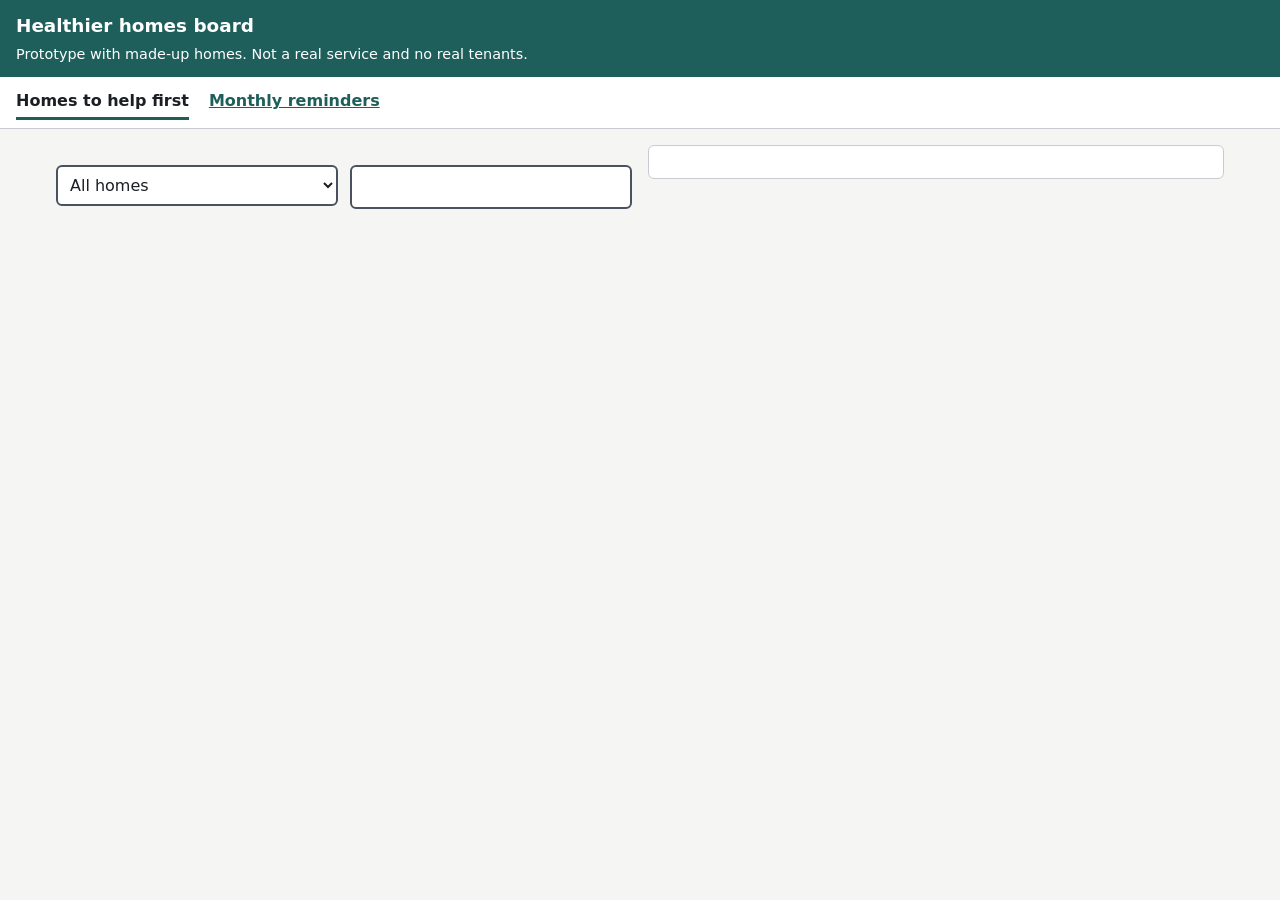
==== src/index.html @ 05ddc873 "Merge pull request #19 from Mercator-Innovation/connor-archibald/work Monthly check-in reminders" ====
<!doctype html>
<html lang="en-GB">
<head>
  <meta charset="utf-8">
  <meta name="viewport" content="width=device-width, initial-scale=1">
  <title>Healthier homes board (prototype)</title>
  <link rel="stylesheet" href="styles.css">
  <link rel="stylesheet" href="reminders.css">
</head>
<body>
  <a class="skip-link" href="#main">Skip to the list of homes</a>

  <header class="site-header">
    <p class="service-name" id="service-name"></p>
    <p class="banner" id="banner"></p>
  </header>

  <nav class="page-nav" aria-label="Pages">
    <a href="index.html" aria-current="page">Homes to help first</a>
    <a href="reminders.html">Monthly reminders</a>
  </nav>

  <main id="main" class="layout">
    <section class="list-panel" aria-labelledby="list-heading">
      <h1 id="list-heading"></h1>
      <p id="list-intro" class="intro"></p>

      <div class="filters">
        <div class="field">
          <label for="filter-level" id="filter-level-label"></label>
          <select id="filter-level">
            <option value="all">All homes</option>
            <option value="high">High</option>
            <option value="medium">Medium</option>
            <option value="low">Low</option>
            <option value="none">No signs</option>
            <option value="awaab">Awaab's Law clock running</option>
            <option value="dismissed">Dismissed</option>
          </select>
        </div>
        <div class="field">
          <label for="filter-search" id="filter-search-label"></label>
          <input type="search" id="filter-search" autocomplete="off">
        </div>
      </div>

      <p id="summary" class="summary" aria-live="polite"></p>
      <ul id="home-list" class="home-list"></ul>
    </section>

    <section class="detail-panel" id="detail" aria-label="Selected home">
    </section>
  </main>

  <script src="data/homes.js"></script>
  <script src="data/awaab-cases.js"></script>
  <script src="data/bank-holidays.js"></script>
  <script src="clock.js"></script>
  <script src="content.js"></script>
  <script src="app.js"></script>
</body>
</html>
---- src/styles.css ----
/* The look. Change colours and fonts here. */
:root {
  --font: system-ui, -apple-system, "Segoe UI", Roboto, Arial, sans-serif;
  --text: #1b1f24;
  --text-muted: #4a5260;
  --background: #f5f6f4;
  --surface: #ffffff;
  --border: #c8ccd2;
  --brand: #1f5f5b;
  --brand-text: #ffffff;
  --focus: #ffbf47;
  --high: #a4161a;
  --high-bg: #fbe9e9;
  --medium: #8a4b00;
  --medium-bg: #fff3dc;
  --low: #1d4f91;
  --low-bg: #e8f0fb;
  --none: #4a5260;
  --none-bg: #eef0f2;
  --good: #1e6b33;
  --good-bg: #e6f4ea;
  --radius: 6px;
}

* { box-sizing: border-box; }

body {
  margin: 0;
  font-family: var(--font);
  font-size: 1rem;
  line-height: 1.5;
  color: var(--text);
  background: var(--background);
}

h1, h2, h3 { line-height: 1.25; margin: 0 0 0.5rem; }
h1 { font-size: 1.6rem; }
h2 { font-size: 1.3rem; }
h3 { font-size: 1.05rem; margin-top: 1.25rem; }

:focus-visible {
  outline: 3px solid var(--focus);
  outline-offset: 2px;
  box-shadow: 0 0 0 5px var(--text);
}

.skip-link {
  position: absolute;
  left: -9999px;
}
.skip-link:focus {
  left: 1rem;
  top: 1rem;
  background: var(--focus);
  color: var(--text);
  padding: 0.5rem 1rem;
  z-index: 10;
}

.site-header {
  background: var(--brand);
  color: var(--brand-text);
  padding: 0.75rem 1rem;
}
.service-name { margin: 0; font-weight: 700; font-size: 1.15rem; }
.banner { margin: 0.25rem 0 0; font-size: 0.9rem; }

.layout {
  display: grid;
  gap: 1rem;
  padding: 1rem;
  max-width: 1200px;
  margin: 0 auto;
}
/* Stop long content (like a wide dropdown) stretching the page on a phone. */
.layout > * { min-width: 0; }
select { max-width: 100%; text-overflow: ellipsis; }

@media (min-width: 900px) {
  .layout { grid-template-columns: minmax(0, 1fr) minmax(0, 1fr); align-items: start; }
  .detail-panel { position: sticky; top: 1rem; max-height: calc(100vh - 2rem); overflow-y: auto; }
}

.intro { color: var(--text-muted); margin-top: 0; }

.filters {
  display: flex;
  flex-wrap: wrap;
  gap: 0.75rem;
  margin: 1rem 0 0.5rem;
}
.field { display: flex; flex-direction: column; gap: 0.25rem; flex: 1 1 12rem; }
label, legend { font-weight: 600; }

select, input[type="search"], textarea {
  font: inherit;
  padding: 0.5rem;
  border: 2px solid var(--text-muted);
  border-radius: var(--radius);
  background: var(--surface);
  color: var(--text);
  width: 100%;
}

.summary { font-size: 0.95rem; color: var(--text-muted); }

.home-list { list-style: none; margin: 0; padding: 0; display: grid; gap: 0.5rem; }

.home-card {
  display: block;
  width: 100%;
  text-align: left;
  font: inherit;
  color: inherit;
  background: var(--surface);
  border: 1px solid var(--border);
  border-left: 6px solid var(--none);
  border-radius: var(--radius);
  padding: 0.75rem;
  cursor: pointer;
}
.home-card:hover { border-color: var(--text-muted); }
.home-card[aria-current="true"] { box-shadow: 0 0 0 2px var(--brand); }
.home-card.level-high { border-left-color: var(--high); }
.home-card.level-medium { border-left-color: var(--medium); }
.home-card.level-low { border-left-color: var(--low); }
.home-card.is-dismissed { opacity: 0.8; border-left-style: dashed; }

.card-top { display: flex; justify-content: space-between; gap: 0.5rem; flex-wrap: wrap; align-items: baseline; }
.card-address { font-weight: 700; }
.card-ref { color: var(--text-muted); font-size: 0.9rem; }
.card-reasons { margin: 0.35rem 0 0; font-size: 0.95rem; color: var(--text-muted); }

.badge {
  display: inline-block;
  font-weight: 700;
  font-size: 0.9rem;
  padding: 0.1rem 0.5rem;
  border-radius: 999px;
  white-space: nowrap;
}
.badge.level-high { color: var(--high); background: var(--high-bg); }
.badge.level-medium { color: var(--medium); background: var(--medium-bg); }
.badge.level-low { color: var(--low); background: var(--low-bg); }
.badge.level-none { color: var(--none); background: var(--none-bg); }
.badge.status { color: var(--good); background: var(--good-bg); margin-left: 0.25rem; }
.badge.reply { color: var(--medium); background: var(--medium-bg); margin-left: 0.25rem; }

.detail-panel {
  background: var(--surface);
  border: 1px solid var(--border);
  border-radius: var(--radius);
  padding: 1rem;
}
.detail-panel h2:focus { outline: none; }
.detail-panel h2:focus-visible { outline: 3px solid var(--focus); }

.reasons { padding-left: 1.25rem; margin: 0.25rem 0; }
.facts { display: grid; grid-template-columns: max-content 1fr; gap: 0.25rem 1rem; margin: 0; }
.facts dt { font-weight: 600; }
.facts dd { margin: 0; }
.note { color: var(--text-muted); font-size: 0.95rem; }

fieldset { border: 0; padding: 0; margin: 0.5rem 0; }
.radio { display: flex; gap: 0.5rem; align-items: flex-start; margin: 0.35rem 0; font-weight: 400; }
.radio input, .check input { width: 1.25rem; height: 1.25rem; margin-top: 0.15rem; flex: none; }
.radio small { display: block; color: var(--text-muted); }
.check { display: flex; gap: 0.5rem; align-items: flex-start; margin: 0.75rem 0; font-weight: 400; }

.button {
  font: inherit;
  font-weight: 700;
  padding: 0.6rem 1rem;
  border-radius: var(--radius);
  border: 2px solid var(--brand);
  background: var(--brand);
  color: var(--brand-text);
  cursor: pointer;
}
.button.secondary { background: var(--surface); color: var(--brand); }

.error { color: var(--high); font-weight: 600; margin: 0.25rem 0; }
.success {
  background: var(--good-bg);
  color: var(--good);
  border-left: 4px solid var(--good);
  padding: 0.5rem 0.75rem;
  margin: 0.75rem 0;
}

details { margin: 0.75rem 0; }
summary { cursor: pointer; color: var(--brand); font-weight: 600; }
.letter {
  border: 1px dashed var(--text-muted);
  padding: 0.75rem;
  margin-top: 0.5rem;
  background: var(--background);
}
.letter ul { list-style: none; padding: 0; }
.letter li::before { content: "☐ "; }
.letter.reply-received li::before { content: "☑ "; }

.history { padding-left: 1.25rem; }

/* The Awaab's Law clock */
.card-clock { display: block; margin-top: 0.35rem; }
.badge.awaab { color: var(--brand); background: #e3f1ef; white-space: normal; border-radius: var(--radius); }
.badge.awaab.is-late { color: var(--high); background: var(--high-bg); }
.clock {
  border: 2px solid var(--brand);
  border-radius: var(--radius);
  padding: 0.75rem;
  margin: 0.75rem 0;
}
.clock h3 { margin-top: 0; }
.clock-steps { padding-left: 1.25rem; margin: 0.5rem 0; }
.clock-steps li { margin-bottom: 0.5rem; }
.clock-done { color: var(--good); font-weight: 600; }
.clock-due { font-weight: 600; }
.clock-late { color: var(--high); font-weight: 700; }
.delay { border-top: 1px solid var(--border); padding-top: 0.5rem; }
.delay .field { margin-bottom: 0.75rem; }
input[type="date"] {
  font: inherit;
  padding: 0.5rem;
  border: 2px solid var(--text-muted);
  border-radius: var(--radius);
  background: var(--surface);
  color: var(--text);
}
.warning {
  background: var(--high-bg);
  color: var(--high);
  border-left: 4px solid var(--high);
  padding: 0.5rem 0.75rem;
}
.divider { border: 0; border-top: 1px solid var(--border); margin: 1.25rem 0; }

/* The tenant's page */
.tenant-page { max-width: 40rem; margin: 0 auto; padding: 1rem; }
.tenant-page .field { margin: 1.25rem 0; }
.tenant-page fieldset { margin: 1.25rem 0; }
.tenant-page .note { margin: 0; }
input[type="text"] {
  font: inherit;
  padding: 0.5rem;
  border: 2px solid var(--text-muted);
  border-radius: var(--radius);
  background: var(--surface);
  color: var(--text);
}
input.short { max-width: 10rem; }
.error-summary {
  border: 4px solid var(--high);
  padding: 0.75rem 1rem;
  margin: 1rem 0;
  background: var(--surface);
}
.error-summary h2 { color: var(--high); }
.error-summary a { color: var(--high); font-weight: 600; }
.header-link { margin: 0.25rem 0 0; font-size: 0.9rem; }
.header-link a { color: var(--brand-text); }
.tenant-note { margin: 0.25rem 0; }
---- src/reminders.css ----
/* The monthly reminders page, and the page links shared with the board. */
.page-nav {
  display: flex;
  flex-wrap: wrap;
  gap: 0.25rem 1.25rem;
  padding: 0.5rem 1rem;
  background: var(--surface);
  border-bottom: 1px solid var(--border);
}
.page-nav a { color: var(--brand); font-weight: 600; padding: 0.25rem 0; }
.page-nav a[aria-current="page"] { color: var(--text); text-decoration: none; border-bottom: 3px solid var(--brand); }

.reminders { max-width: 960px; margin: 0 auto; padding: 1rem; }
.reminders section { margin-top: 1.5rem; }
.field.narrow { max-width: 20rem; }
.next-send { font-weight: 700; font-size: 1.1rem; }
.counts { padding-left: 1.25rem; }

.table-wrap { overflow-x: auto; margin-top: 0.5rem; }
table { border-collapse: collapse; width: 100%; background: var(--surface); }
th, td { text-align: left; padding: 0.4rem 0.6rem; border-bottom: 1px solid var(--border); vertical-align: top; }
.channel { font-weight: 600; }
.channel-none { color: var(--text-muted); }

.previews { display: grid; gap: 1rem; }
@media (min-width: 760px) { .previews { grid-template-columns: 1fr 1fr; } }
.preview h3 { margin-top: 0; }
.email {
  background: var(--surface);
  border: 1px solid var(--border);
  border-radius: var(--radius);
  padding: 0.75rem 1rem;
}
.email-subject { border-bottom: 1px solid var(--border); padding-bottom: 0.5rem; }
.email-button {
  display: inline-block;
  background: var(--brand);
  color: var(--brand-text);
  font-weight: 700;
  padding: 0.5rem 1rem;
  border-radius: var(--radius);
  text-decoration: none;
}

.visually-hidden {
  position: absolute;
  width: 1px;
  height: 1px;
  overflow: hidden;
  clip: rect(0 0 0 0);
  white-space: nowrap;
}
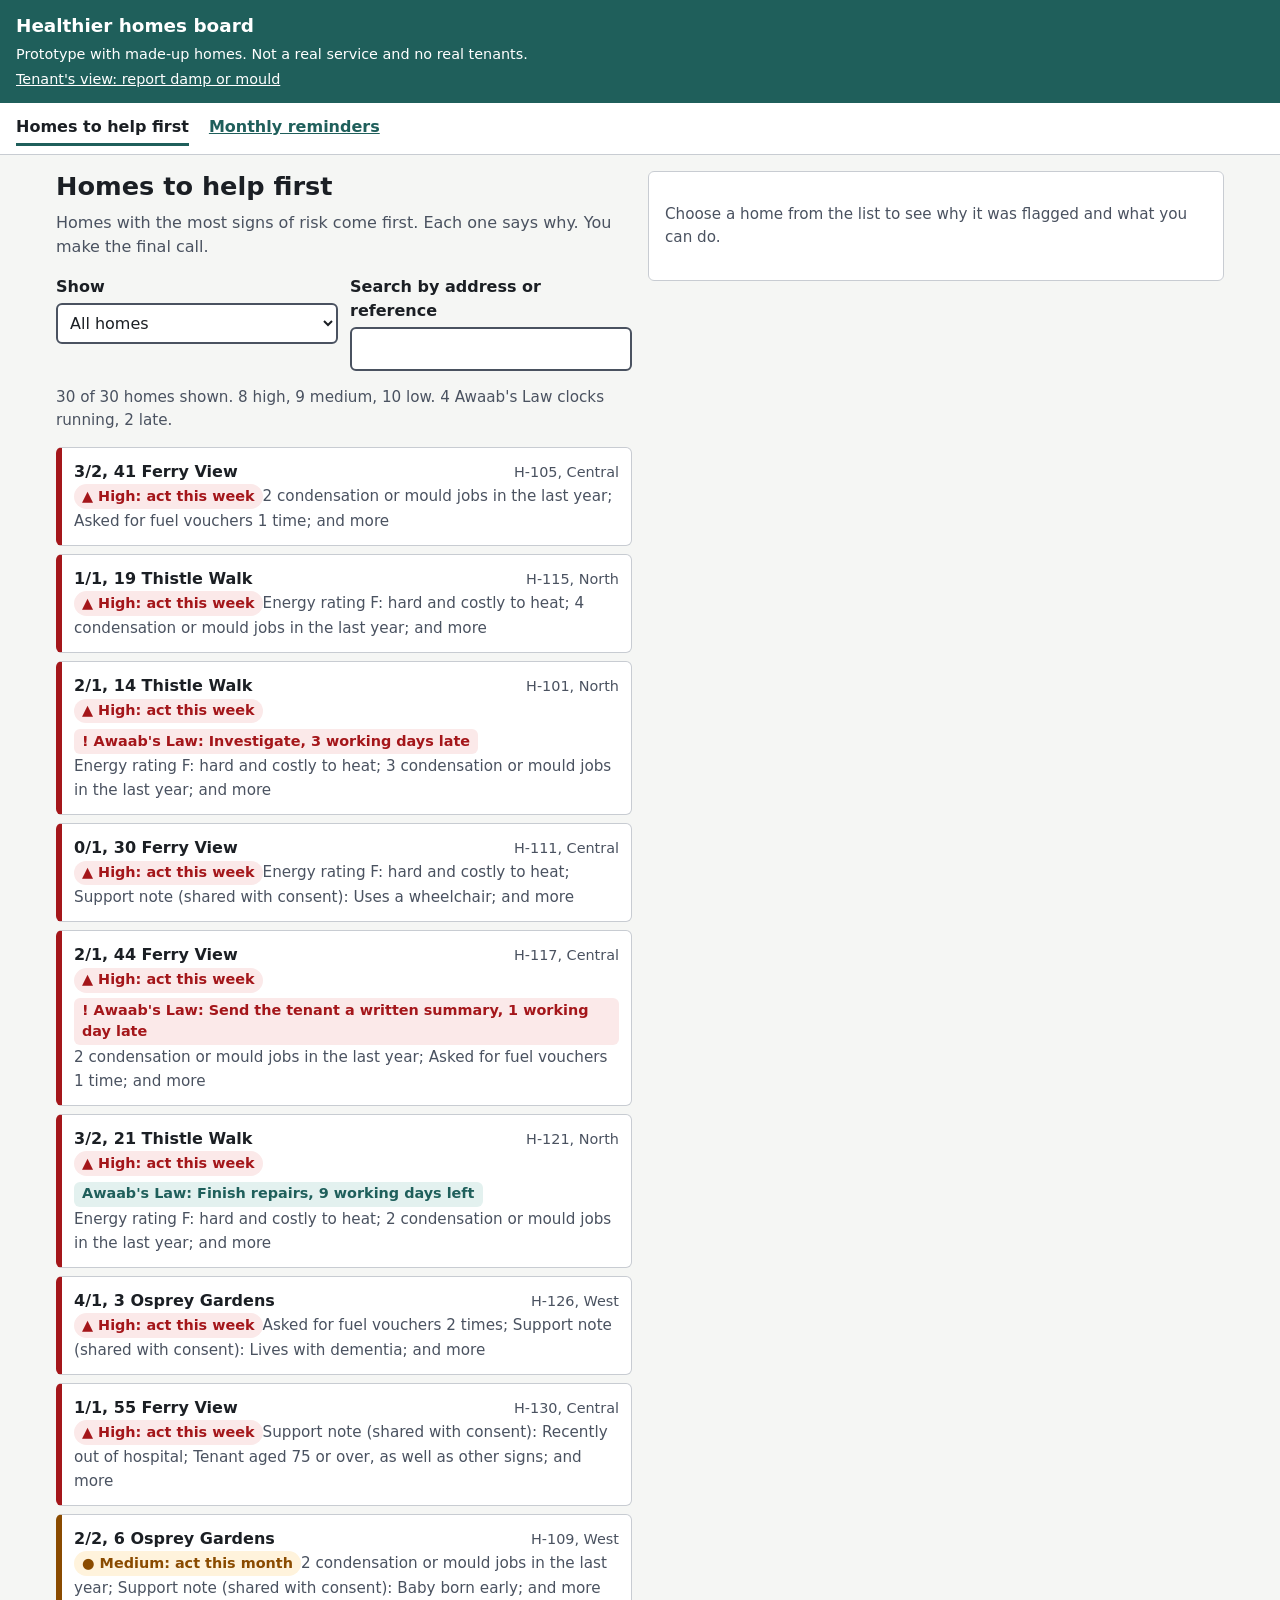
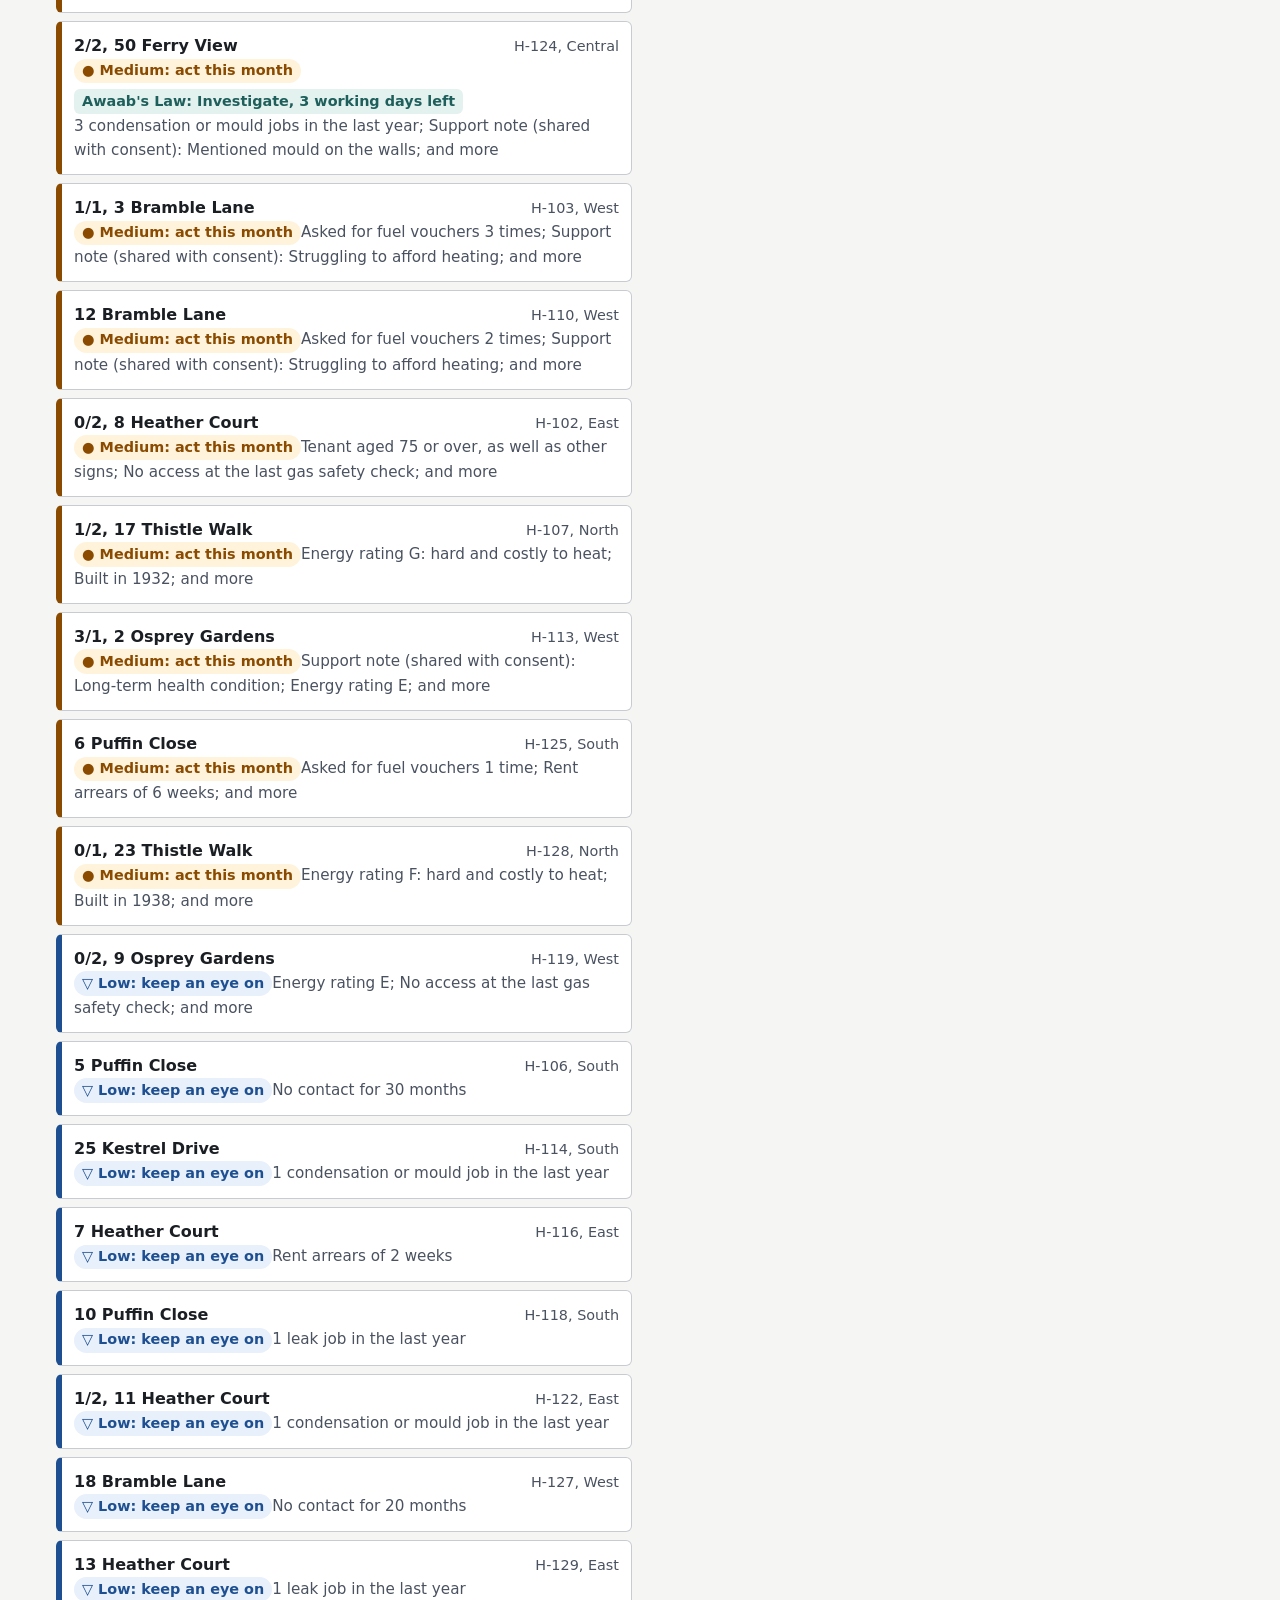
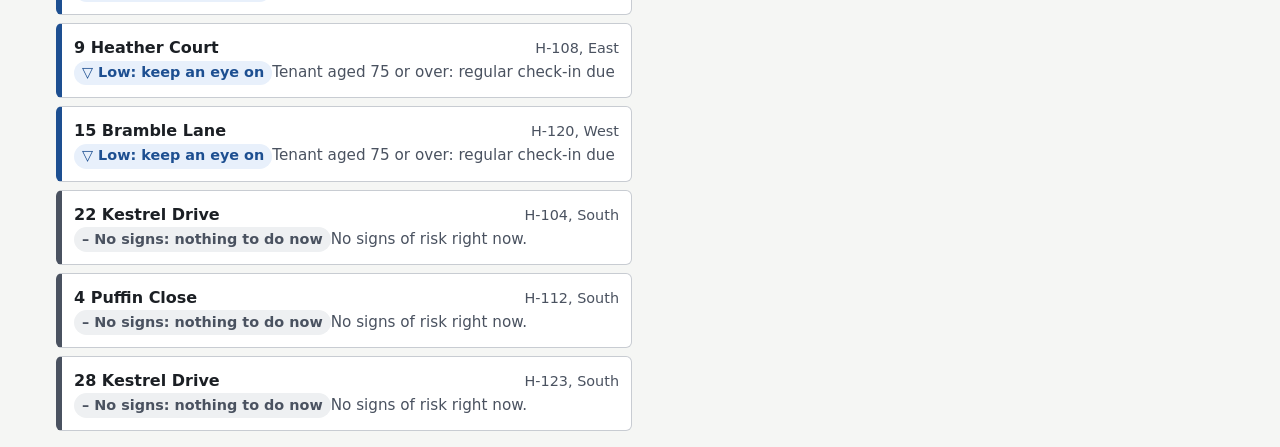
==== commit 16600dfe: "Merge pull request #20 from Mercator-Innovation/glory-eyo/work Tenant page: report damp or mould, fl" ====
--- a/src/index.html
+++ b/src/index.html
@@ -13,6 +13,7 @@
   <header class="site-header">
     <p class="service-name" id="service-name"></p>
     <p class="banner" id="banner"></p>
+    <p class="header-link"><a href="tenant.html" target="_blank" id="tenant-link"></a></p>
   </header>
 
   <nav class="page-nav" aria-label="Pages">
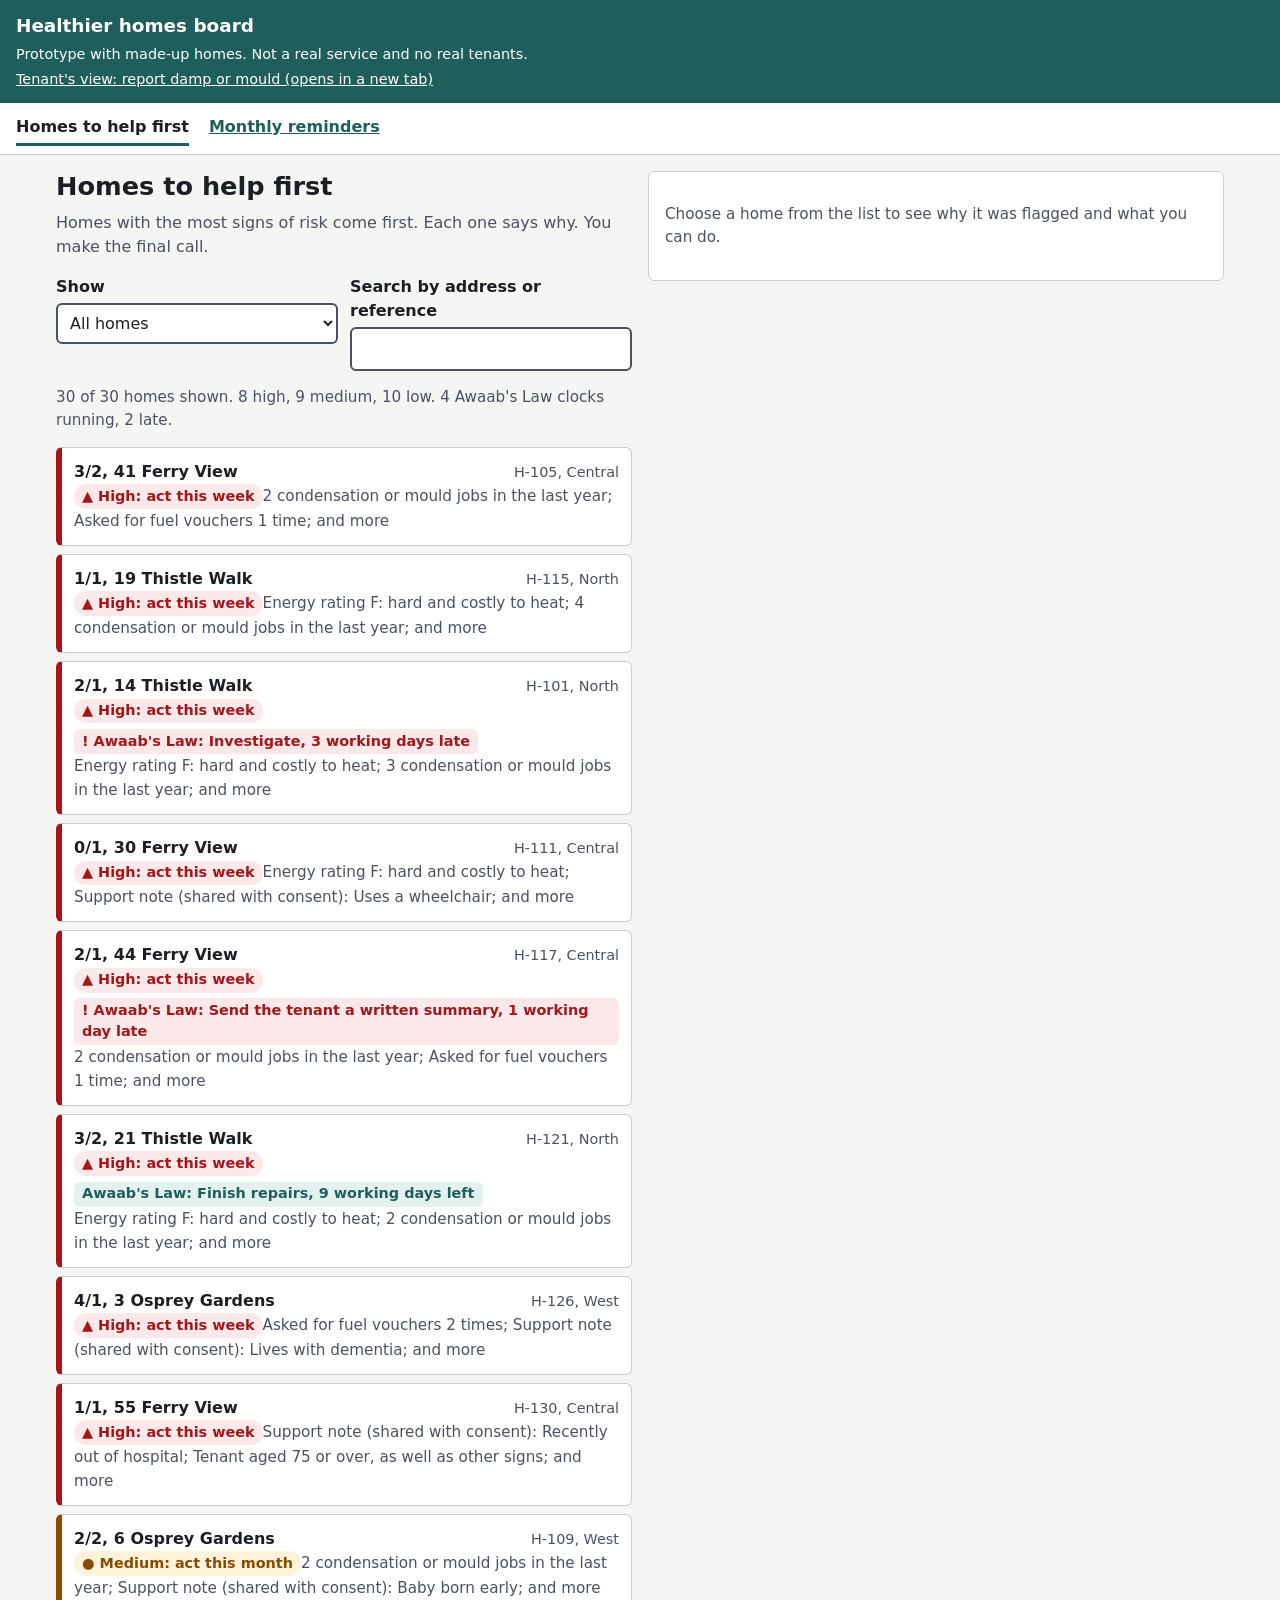
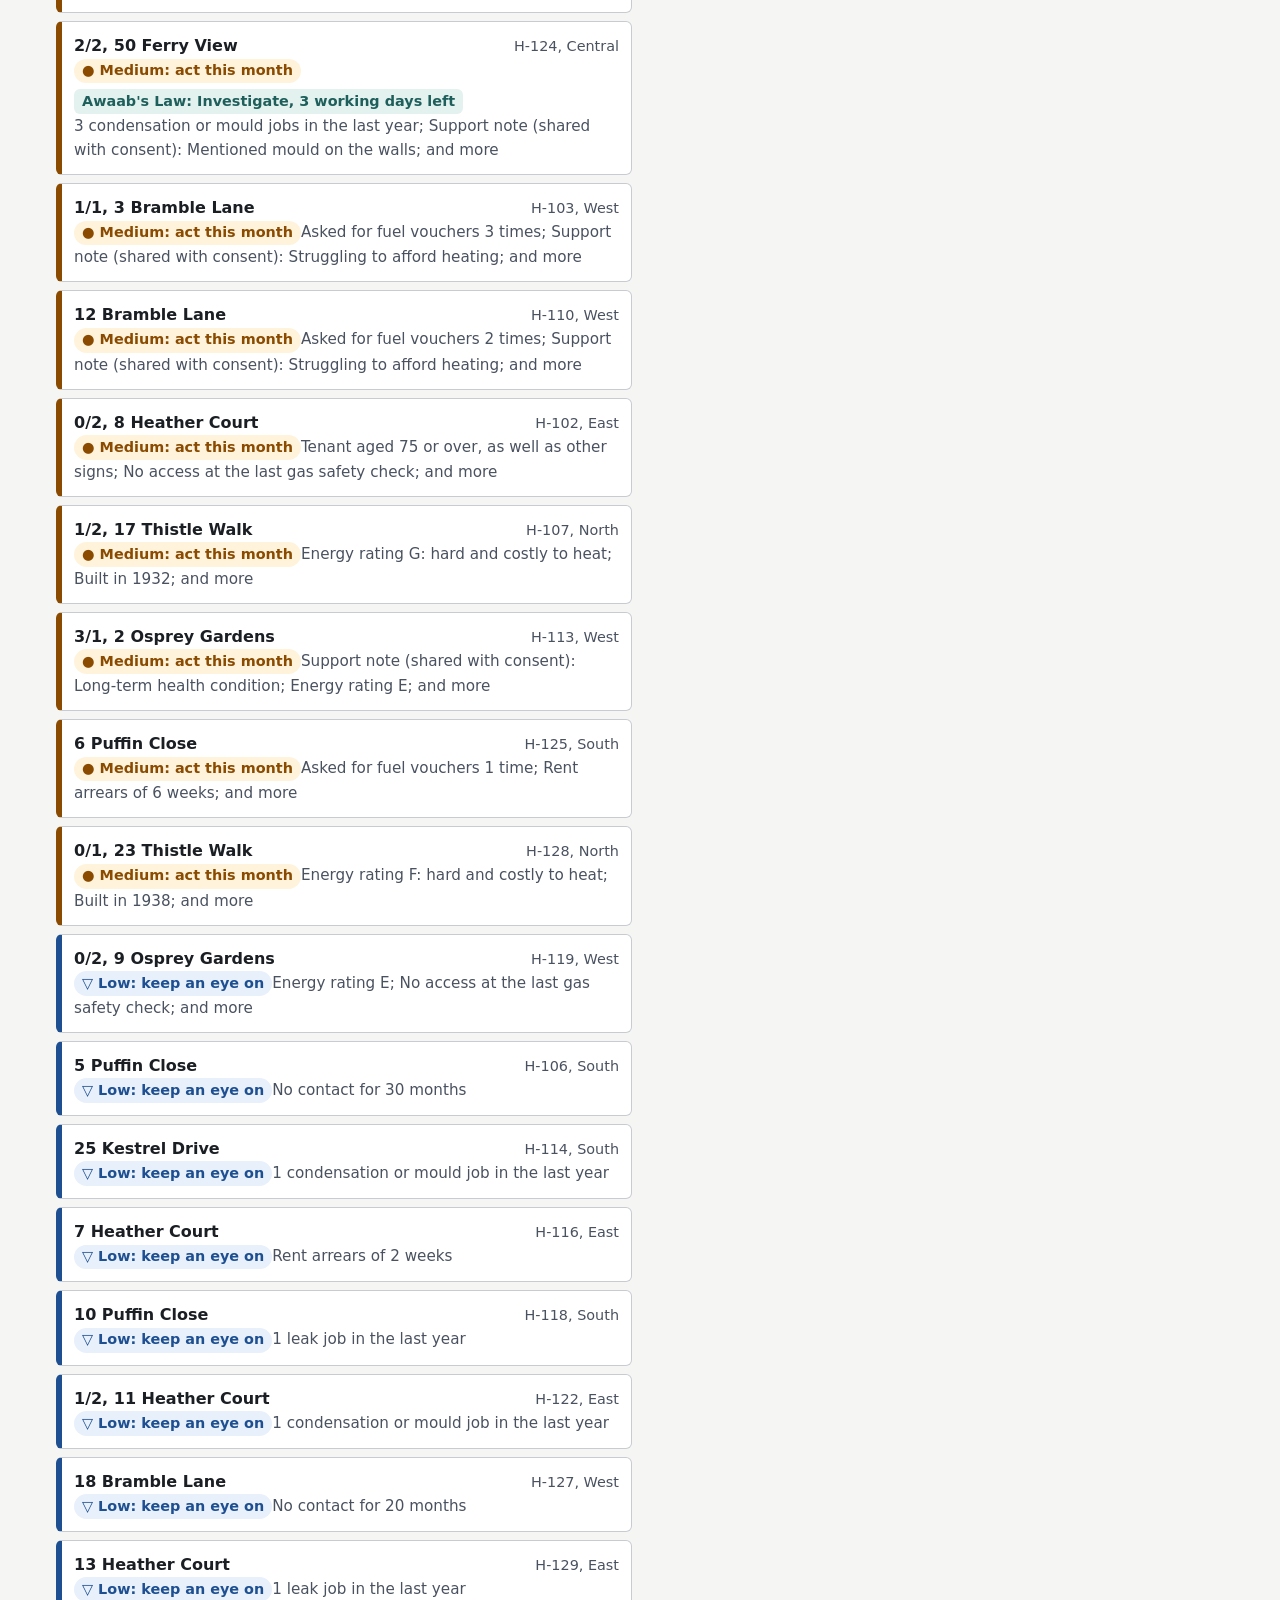
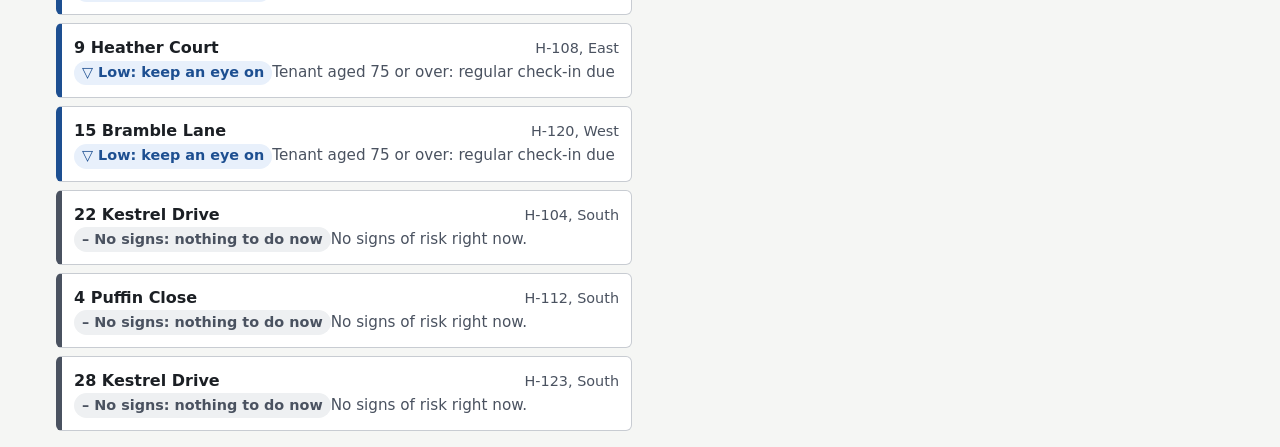
==== commit ab7d31c8: "Screen reader and voice control: shorter card names, back to the list, clearer Book button Home card" ====
--- a/src/index.html
+++ b/src/index.html
@@ -46,7 +46,7 @@
       </div>
 
       <p id="summary" class="summary" aria-live="polite"></p>
-      <ul id="home-list" class="home-list"></ul>
+      <ul id="home-list" class="home-list" tabindex="-1" aria-labelledby="list-heading"></ul>
     </section>
 
     <section class="detail-panel" id="detail" aria-label="Selected home">
--- a/src/styles.css
+++ b/src/styles.css
@@ -197,7 +197,8 @@
   background: var(--background);
 }
 .letter ul { list-style: none; padding: 0; }
-.letter li::before { content: "☐ "; }
+/* The empty box is decoration: the "/ ''" stops screen readers reading out "ballot box". */
+.letter li::before { content: "☐ "; content: "☐ " / ""; }
 .letter.reply-received li::before { content: "☑ "; }
 
 .history { padding-left: 1.25rem; }
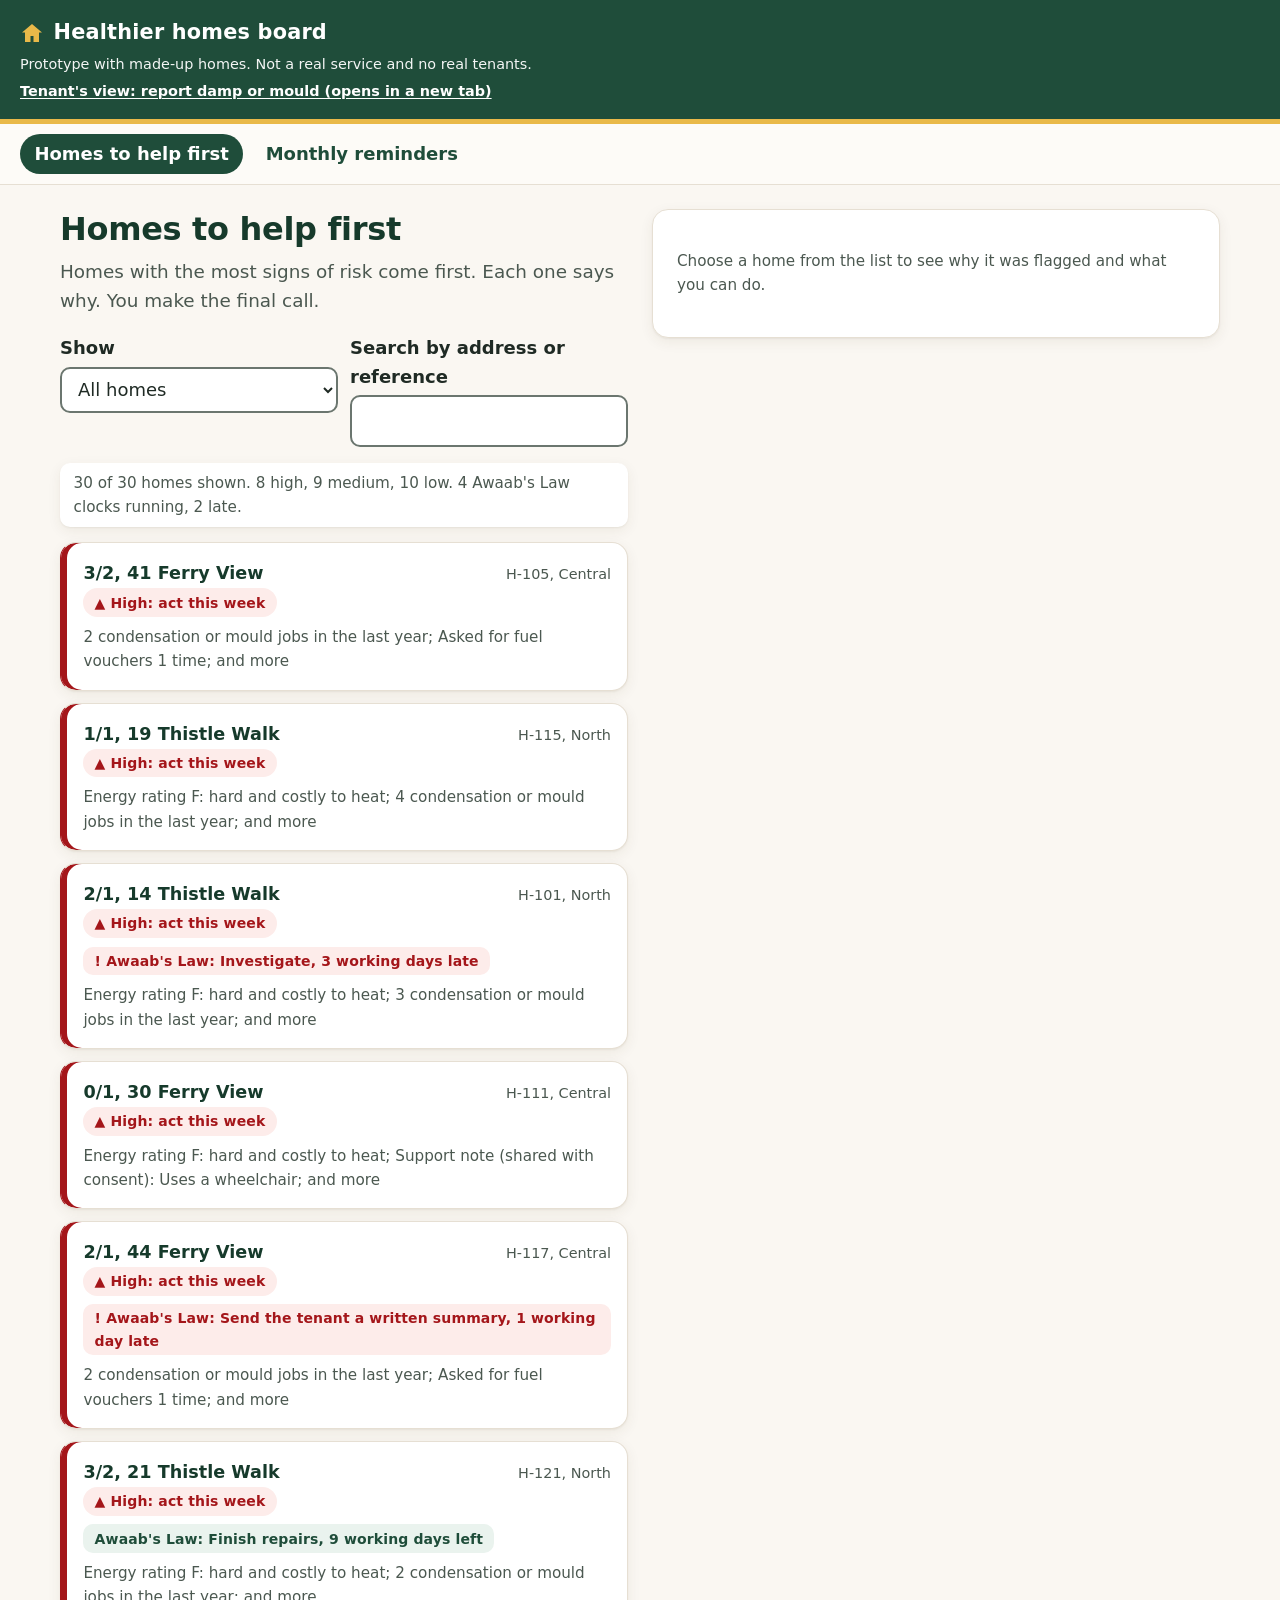
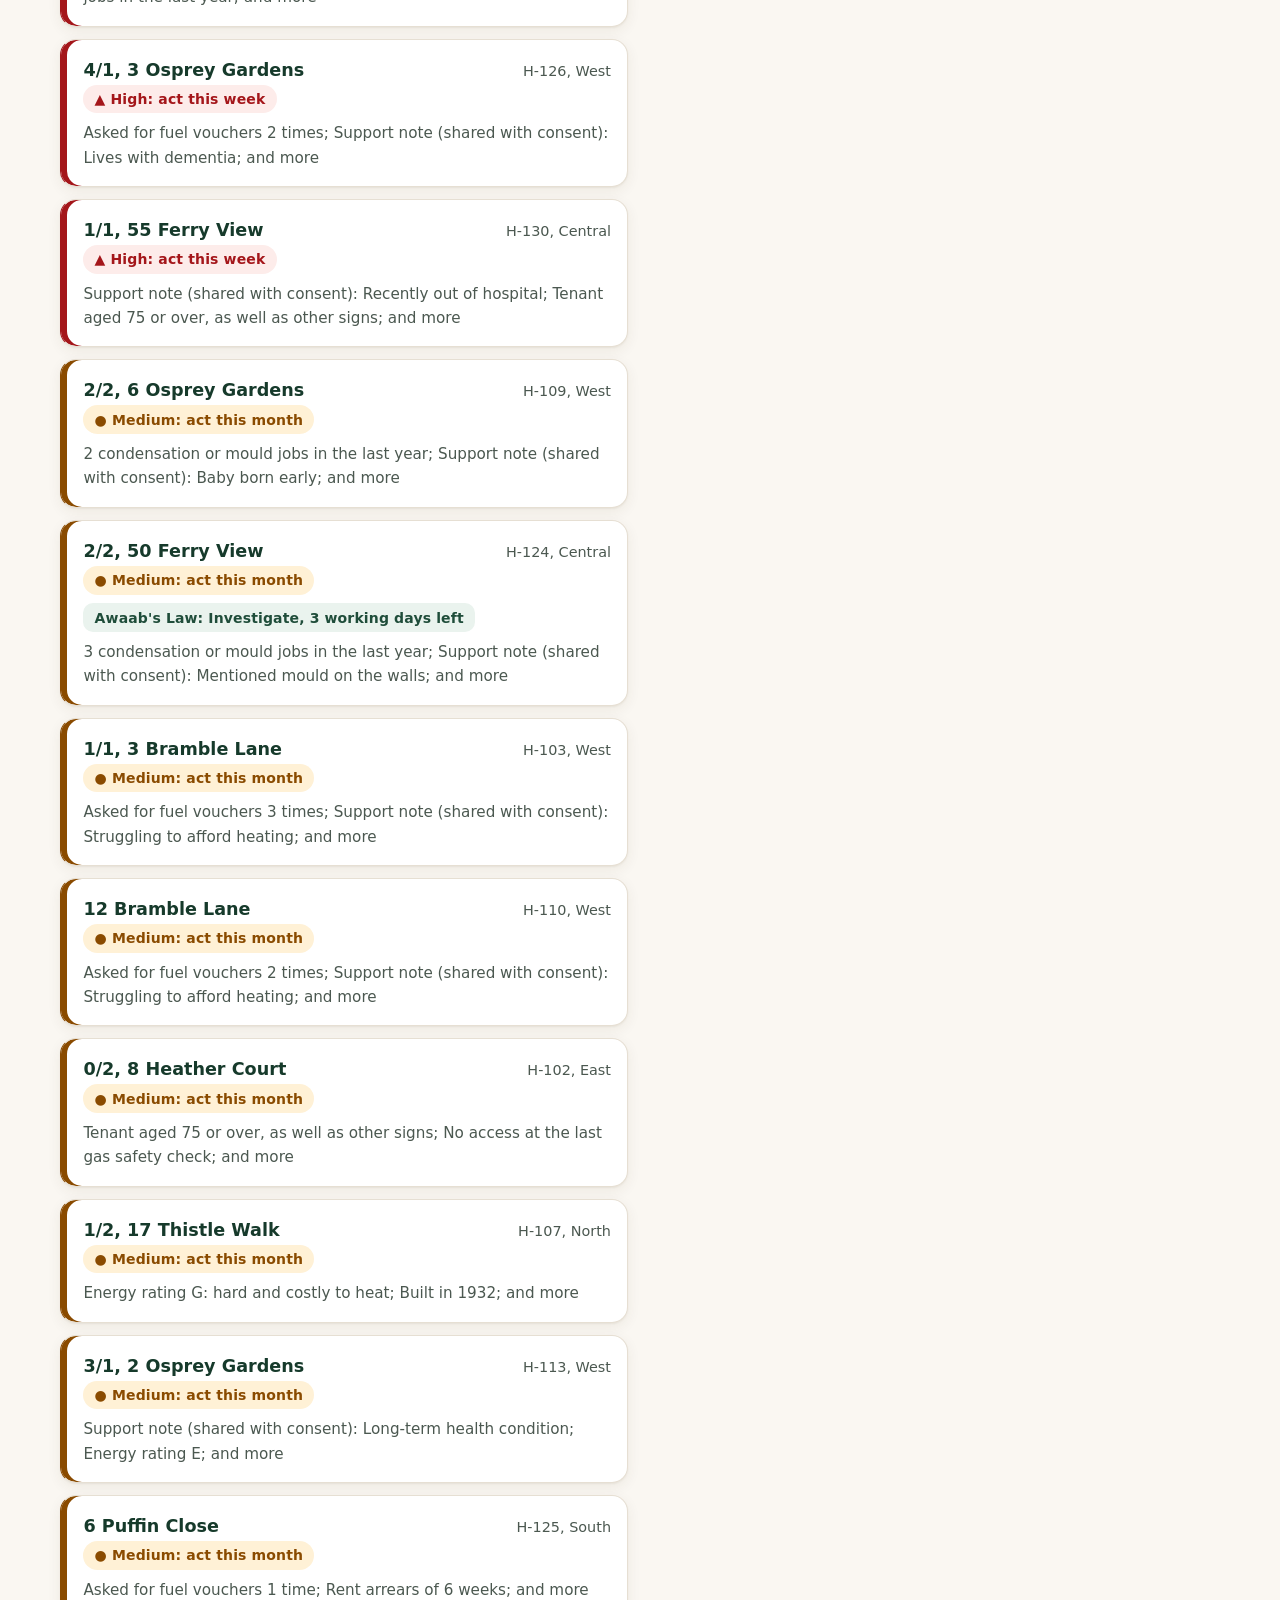
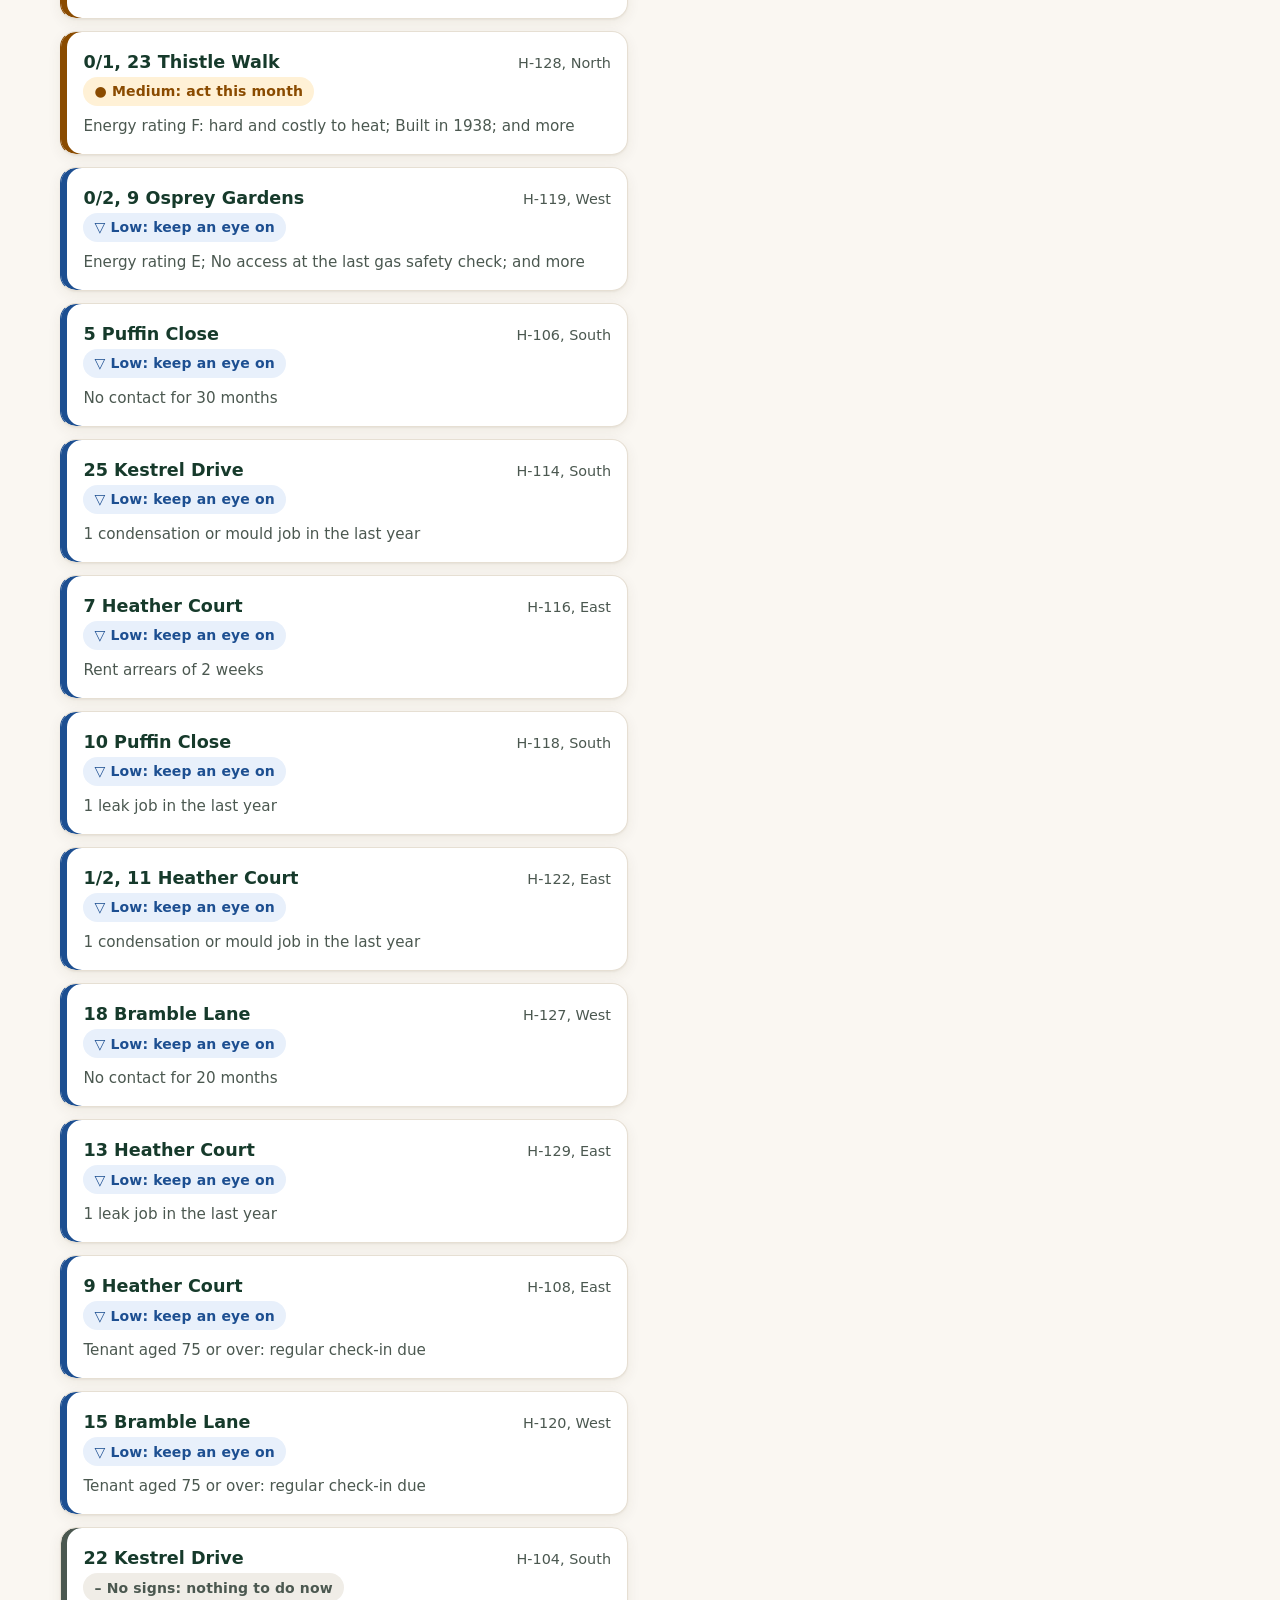
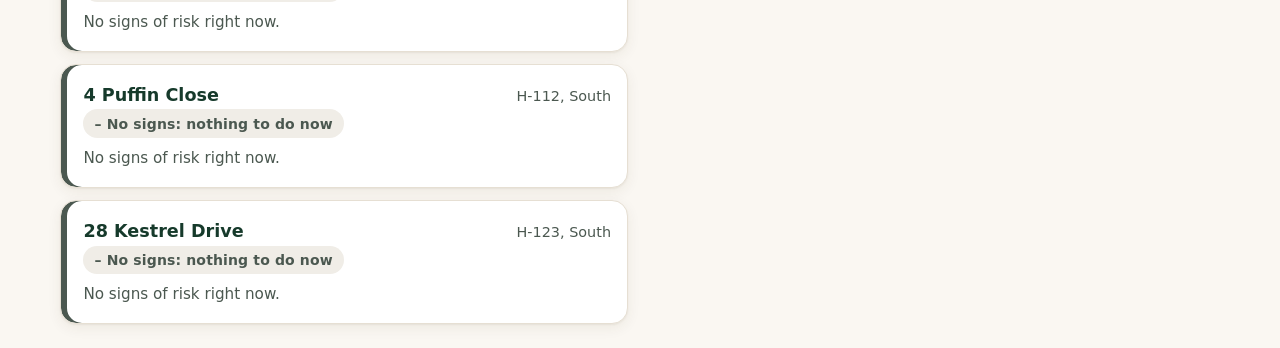
==== commit e18e7adc: "Warm and friendly look across every page (theme.css) Warm cream background, forest green header with" ====
--- a/src/index.html
+++ b/src/index.html
@@ -6,6 +6,7 @@
   <title>Healthier homes board (prototype)</title>
   <link rel="stylesheet" href="styles.css">
   <link rel="stylesheet" href="reminders.css">
+  <link rel="stylesheet" href="theme.css">
 </head>
 <body>
   <a class="skip-link" href="#main">Skip to the list of homes</a>
--- a/src/styles.css
+++ b/src/styles.css
@@ -262,3 +262,9 @@
 .header-link { margin: 0.25rem 0 0; font-size: 0.9rem; }
 .header-link a { color: var(--brand-text); }
 .tenant-note { margin: 0.25rem 0; }
+.tenant-nav { display: flex; flex-wrap: wrap; gap: 0.25rem 1.25rem; margin-bottom: 1rem; }
+.tenant-nav a { color: var(--brand); font-weight: 600; padding: 0.25rem 0; }
+.tenant-nav a[aria-current="page"] { color: var(--text); text-decoration: none; border-bottom: 3px solid var(--brand); }
+.conditional { border-left: 4px solid var(--border); padding-left: 1rem; margin: 0.5rem 0 1rem; }
+.check.consent { background: var(--background); padding: 0.5rem; border-radius: var(--radius); }
+#check-result:focus { outline: none; }
--- a/src/theme.css
+++ b/src/theme.css
@@ -0,0 +1,252 @@
+/* The look and feel: warm and friendly. Loads after styles.css on every page.
+   Change the colours, corners and type here. Every text colour meets at least 4.5:1 contrast
+   on its background; borders on form fields meet at least 3:1. Remove this file's <link> to undo. */
+:root {
+  --font: ui-rounded, "SF Pro Rounded", "Segoe UI", system-ui, -apple-system, Roboto, Arial, sans-serif;
+  --text: #1f2a24;
+  --text-muted: #4b5850;
+  --background: #faf7f2;
+  --surface: #ffffff;
+  --surface-warm: #fdfbf7;
+  --border: #e6dfd3;
+  --control-border: #6b766f;
+  --brand: #1f4d3a;
+  --brand-dark: #163a2b;
+  --brand-tint: #eaf3ee;
+  --brand-text: #ffffff;
+  --accent: #e9b949;
+  --focus: #ffbf47;
+  --high: #a4161a;
+  --high-bg: #fdecea;
+  --medium: #8a4b00;
+  --medium-bg: #fff1d6;
+  --low: #1d4f91;
+  --low-bg: #e8f0fb;
+  --none: #4b5850;
+  --none-bg: #f0ede7;
+  --good: #1e6b33;
+  --good-bg: #e6f4ea;
+  --radius: 16px;
+  --radius-small: 10px;
+  --shadow: 0 1px 2px rgba(70, 50, 20, 0.06), 0 4px 14px rgba(70, 50, 20, 0.07);
+  --shadow-raised: 0 2px 4px rgba(70, 50, 20, 0.08), 0 10px 24px rgba(70, 50, 20, 0.1);
+}
+
+/* ---------- Type ---------- */
+body { font-size: 1.125rem; line-height: 1.6; }
+h1 { font-size: 2rem; letter-spacing: -0.01em; color: var(--brand-dark); }
+h2 { font-size: 1.4rem; color: var(--brand-dark); }
+h3 { font-size: 1.15rem; }
+a { color: var(--brand); text-underline-offset: 0.15em; text-decoration-thickness: 1px; }
+a:hover { text-decoration-thickness: 3px; }
+.intro { font-size: 1.15rem; }
+
+/* ---------- Header and page links ---------- */
+.site-header {
+  padding: 1rem 1.25rem;
+  border-bottom: 5px solid var(--accent);
+}
+.service-name {
+  display: flex;
+  align-items: center;
+  gap: 0.6rem;
+  font-size: 1.3rem;
+  letter-spacing: 0.01em;
+}
+/* A small house, drawn in CSS, so it's decoration only. */
+.service-name::before {
+  content: "";
+  flex: none;
+  width: 1.5rem;
+  height: 1.5rem;
+  background: var(--accent);
+  -webkit-mask: url("data:image/svg+xml,%3Csvg xmlns='http://www.w3.org/2000/svg' viewBox='0 0 24 24'%3E%3Cpath d='M12 3 2 11.5h3V21h5.5v-6h3v6H19v-9.5h3z'/%3E%3C/svg%3E") center / contain no-repeat;
+  mask: url("data:image/svg+xml,%3Csvg xmlns='http://www.w3.org/2000/svg' viewBox='0 0 24 24'%3E%3Cpath d='M12 3 2 11.5h3V21h5.5v-6h3v6H19v-9.5h3z'/%3E%3C/svg%3E") center / contain no-repeat;
+}
+.banner { opacity: 0.95; }
+.header-link a { color: var(--brand-text); font-weight: 600; }
+
+.page-nav {
+  gap: 0.5rem;
+  padding: 0.6rem 1.25rem;
+  background: var(--surface-warm);
+  border-bottom: 1px solid var(--border);
+}
+.page-nav a {
+  padding: 0.35rem 0.9rem;
+  border-radius: 999px;
+  text-decoration: none;
+  color: var(--brand);
+}
+.page-nav a:hover { background: var(--brand-tint); }
+.page-nav a[aria-current="page"] {
+  background: var(--brand);
+  color: var(--brand-text);
+  border-bottom: 0;
+}
+
+/* ---------- Layout ---------- */
+.layout { gap: 1.5rem; padding: 1.5rem 1.25rem; }
+@media (min-width: 900px) {
+  .detail-panel { top: 1.25rem; max-height: calc(100vh - 2.5rem); }
+}
+
+/* ---------- Form fields ---------- */
+select, input[type="search"], input[type="text"], input[type="date"], textarea {
+  padding: 0.6rem 0.75rem;
+  border: 2px solid var(--control-border);
+  border-radius: var(--radius-small);
+  background: var(--surface);
+}
+select:hover, input[type="search"]:hover, input[type="text"]:hover, input[type="date"]:hover, textarea:hover {
+  border-color: var(--brand);
+}
+input[type="checkbox"], input[type="radio"] { accent-color: var(--brand); }
+.radio input, .check input { width: 1.4rem; height: 1.4rem; }
+.radio, .check { padding: 0.15rem 0; }
+label, legend { color: var(--text); }
+
+/* ---------- The list of homes ---------- */
+.summary {
+  background: var(--surface);
+  border-radius: var(--radius-small);
+  padding: 0.5rem 0.85rem;
+  box-shadow: var(--shadow);
+}
+.home-list { gap: 0.75rem; }
+.home-card {
+  border: 1px solid var(--border);
+  border-radius: var(--radius);
+  padding: 1rem 1rem 1rem 1.4rem;
+  box-shadow: var(--shadow), inset 6px 0 0 var(--none);
+  transition: box-shadow 0.15s ease, transform 0.15s ease;
+}
+/* The coloured stripe is a backup: every card also says its risk in words. */
+.home-card.level-high { box-shadow: var(--shadow), inset 6px 0 0 var(--high); }
+.home-card.level-medium { box-shadow: var(--shadow), inset 6px 0 0 var(--medium); }
+.home-card.level-low { box-shadow: var(--shadow), inset 6px 0 0 var(--low); }
+.home-card:hover { border-color: var(--border); transform: translateY(-1px); }
+.home-card.level-high:hover { box-shadow: var(--shadow-raised), inset 6px 0 0 var(--high); }
+.home-card.level-medium:hover { box-shadow: var(--shadow-raised), inset 6px 0 0 var(--medium); }
+.home-card.level-low:hover { box-shadow: var(--shadow-raised), inset 6px 0 0 var(--low); }
+.home-card.level-none:hover { box-shadow: var(--shadow-raised), inset 6px 0 0 var(--none); }
+.home-card[aria-current="true"] { outline: 3px solid var(--brand); outline-offset: 2px; }
+/* Focus: yellow ring with a dark halo, so it stands out on white and cream (the card shadows
+   would otherwise hide the halo from styles.css). */
+.home-card:focus-visible { outline: 3px solid var(--focus); outline-offset: 2px; }
+.home-card.level-high:focus-visible { box-shadow: 0 0 0 7px var(--text), inset 6px 0 0 var(--high); }
+.home-card.level-medium:focus-visible { box-shadow: 0 0 0 7px var(--text), inset 6px 0 0 var(--medium); }
+.home-card.level-low:focus-visible { box-shadow: 0 0 0 7px var(--text), inset 6px 0 0 var(--low); }
+.home-card.level-none:focus-visible { box-shadow: 0 0 0 7px var(--text), inset 6px 0 0 var(--none); }
+.home-card.is-dismissed { opacity: 0.85; border-style: dashed; }
+.card-address { font-size: 1.1rem; color: var(--brand-dark); }
+.card-clock { margin-top: 0.5rem; }
+.card-reasons { display: block; margin-top: 0.5rem; }
+
+/* ---------- Badges ---------- */
+.badge {
+  font-size: 0.875rem;
+  padding: 0.2rem 0.7rem;
+  letter-spacing: 0.01em;
+}
+.badge.awaab { background: var(--brand-tint); border-radius: var(--radius-small); }
+
+/* ---------- Panels ---------- */
+.detail-panel {
+  border: 1px solid var(--border);
+  border-radius: var(--radius);
+  padding: 1.5rem;
+  box-shadow: var(--shadow);
+}
+.detail-panel h2 { font-size: 1.6rem; }
+.back-link { font-size: 1rem; }
+.divider { border-top-color: var(--border); margin: 1.5rem 0; }
+.facts { gap: 0.35rem 1.25rem; }
+
+.clock {
+  border: 2px solid var(--brand);
+  border-radius: var(--radius);
+  background: linear-gradient(var(--brand-tint), var(--surface) 4rem);
+  padding: 1rem 1.25rem;
+}
+.clock-steps li { margin-bottom: 0.75rem; }
+
+/* ---------- Buttons ---------- */
+.button {
+  border-radius: 999px;
+  padding: 0.7rem 1.5rem;
+  box-shadow: 0 2px 0 var(--brand-dark);
+  transition: background-color 0.15s ease, transform 0.1s ease;
+}
+.button:hover { background: var(--brand-dark); border-color: var(--brand-dark); }
+.button:active { transform: translateY(1px); box-shadow: none; }
+.button.secondary { box-shadow: none; }
+.button:focus-visible, .button.secondary:focus-visible { box-shadow: 0 0 0 5px var(--text); }
+.button.secondary:hover { background: var(--brand-tint); color: var(--brand-dark); }
+
+/* ---------- Messages ---------- */
+.success, .warning {
+  border-radius: var(--radius-small);
+  border-left-width: 6px;
+  padding: 0.75rem 1rem;
+}
+.error-summary { border-radius: var(--radius-small); }
+
+/* ---------- Letters, emails and details ---------- */
+summary { padding: 0.25rem 0; }
+.letter {
+  background: var(--surface-warm);
+  border: 2px dashed var(--control-border);
+  border-radius: var(--radius-small);
+  padding: 1rem 1.25rem;
+}
+.email { border-radius: var(--radius); box-shadow: var(--shadow); }
+.email-button { border-radius: 999px; padding: 0.6rem 1.3rem; }
+
+/* ---------- Monthly reminders ---------- */
+.reminders { padding: 1.5rem 1.25rem; }
+.reminders section {
+  background: var(--surface);
+  border: 1px solid var(--border);
+  border-radius: var(--radius);
+  padding: 1.25rem 1.5rem;
+  box-shadow: var(--shadow);
+}
+.next-send {
+  display: inline-block;
+  background: var(--brand-tint);
+  color: var(--brand-dark);
+  border-radius: var(--radius-small);
+  padding: 0.5rem 0.9rem;
+}
+.table-wrap { border: 1px solid var(--border); border-radius: var(--radius-small); }
+th { background: var(--surface-warm); }
+
+/* ---------- The tenant's page ---------- */
+.tenant-page { padding: 1.5rem 1.25rem; }
+@media (min-width: 700px) {
+  .tenant-page {
+    margin-top: 1.5rem;
+    margin-bottom: 1.5rem;
+    background: var(--surface);
+    border: 1px solid var(--border);
+    border-radius: var(--radius);
+    box-shadow: var(--shadow);
+    padding: 2rem 2.25rem;
+  }
+}
+.conditional { border-left-color: var(--accent); border-left-width: 5px; }
+.check.consent { background: var(--brand-tint); border-radius: var(--radius-small); padding: 0.75rem; }
+.tenant-nav a { text-decoration: none; padding: 0.35rem 0.9rem; border-radius: 999px; }
+.tenant-nav a:hover { background: var(--brand-tint); }
+.tenant-nav a[aria-current="page"] { background: var(--brand); color: var(--brand-text); border-bottom: 0; }
+
+/* ---------- The test page ---------- */
+.tests .checks li { border-radius: var(--radius-small); box-shadow: var(--shadow); }
+.result-summary { border-radius: var(--radius-small); }
+
+/* ---------- Motion ---------- */
+@media (prefers-reduced-motion: reduce) {
+  .home-card, .button { transition: none; }
+  .home-card:hover, .button:active { transform: none; }
+}
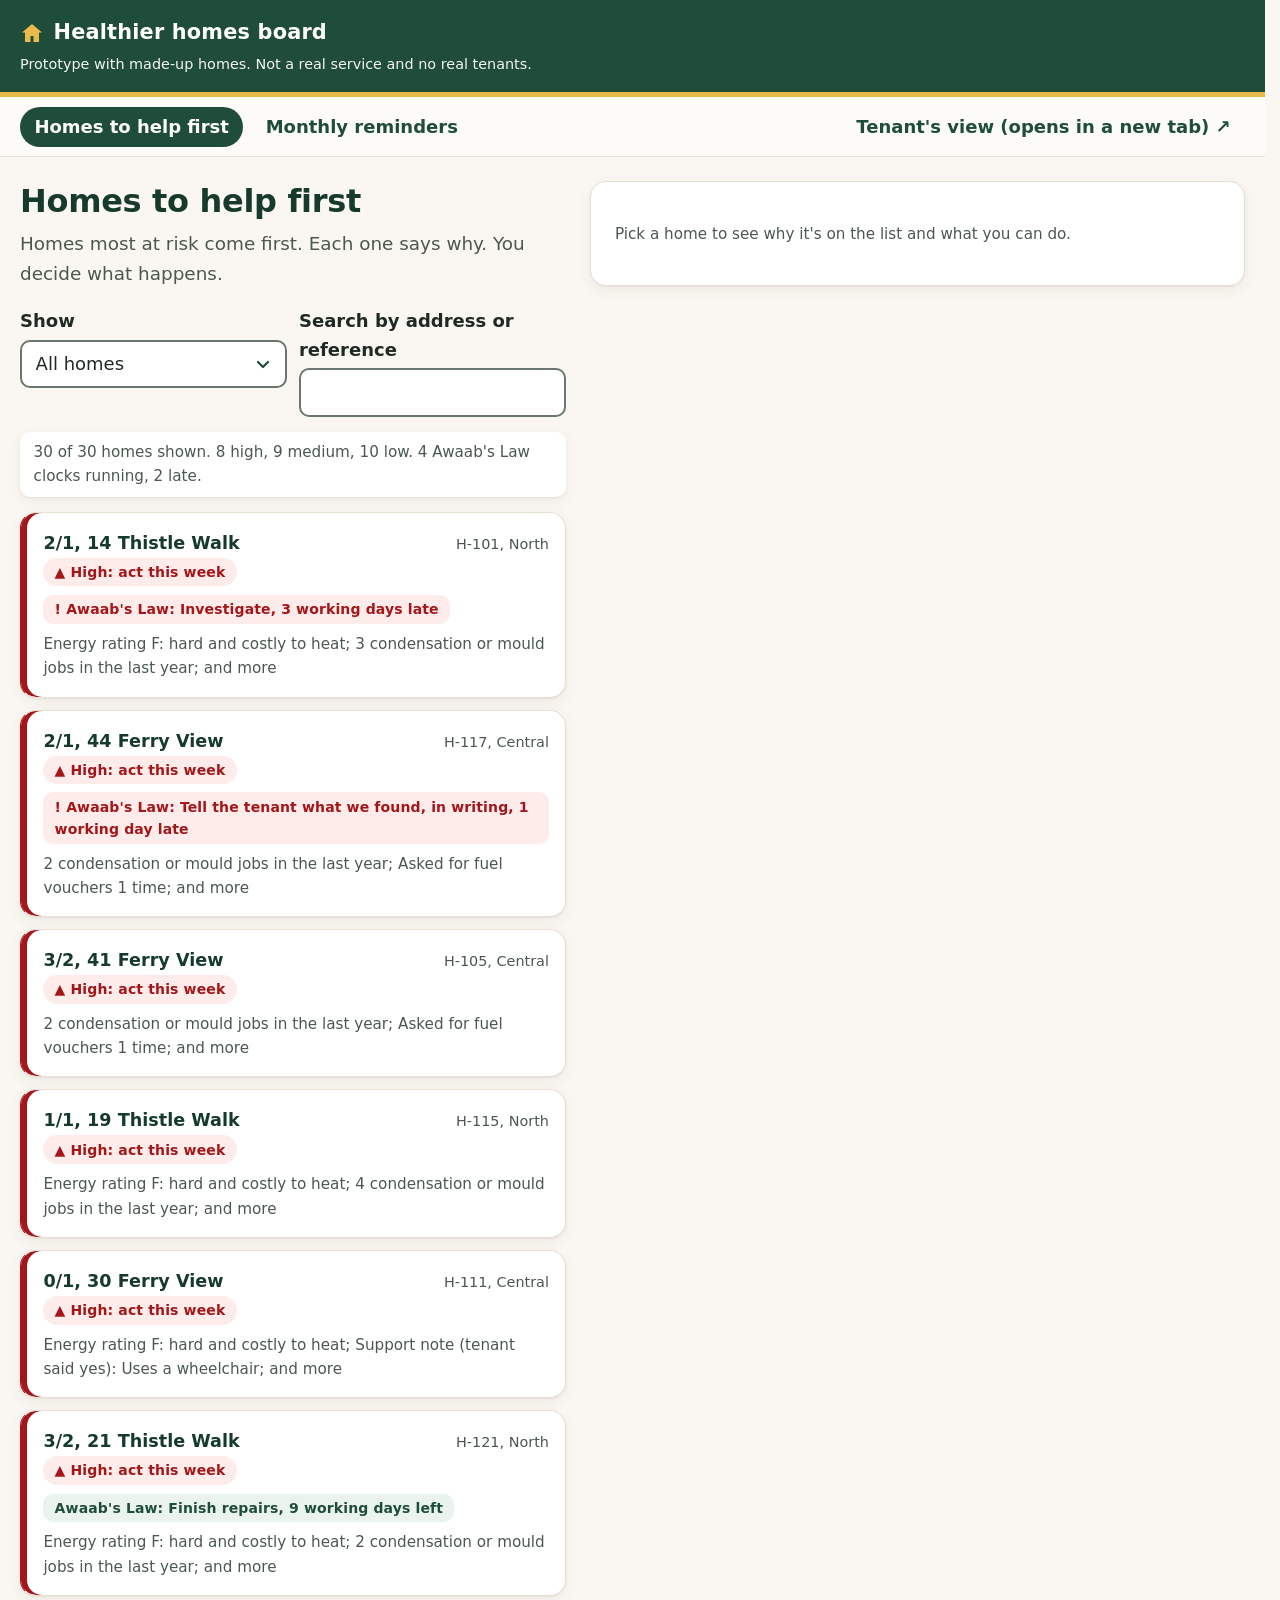
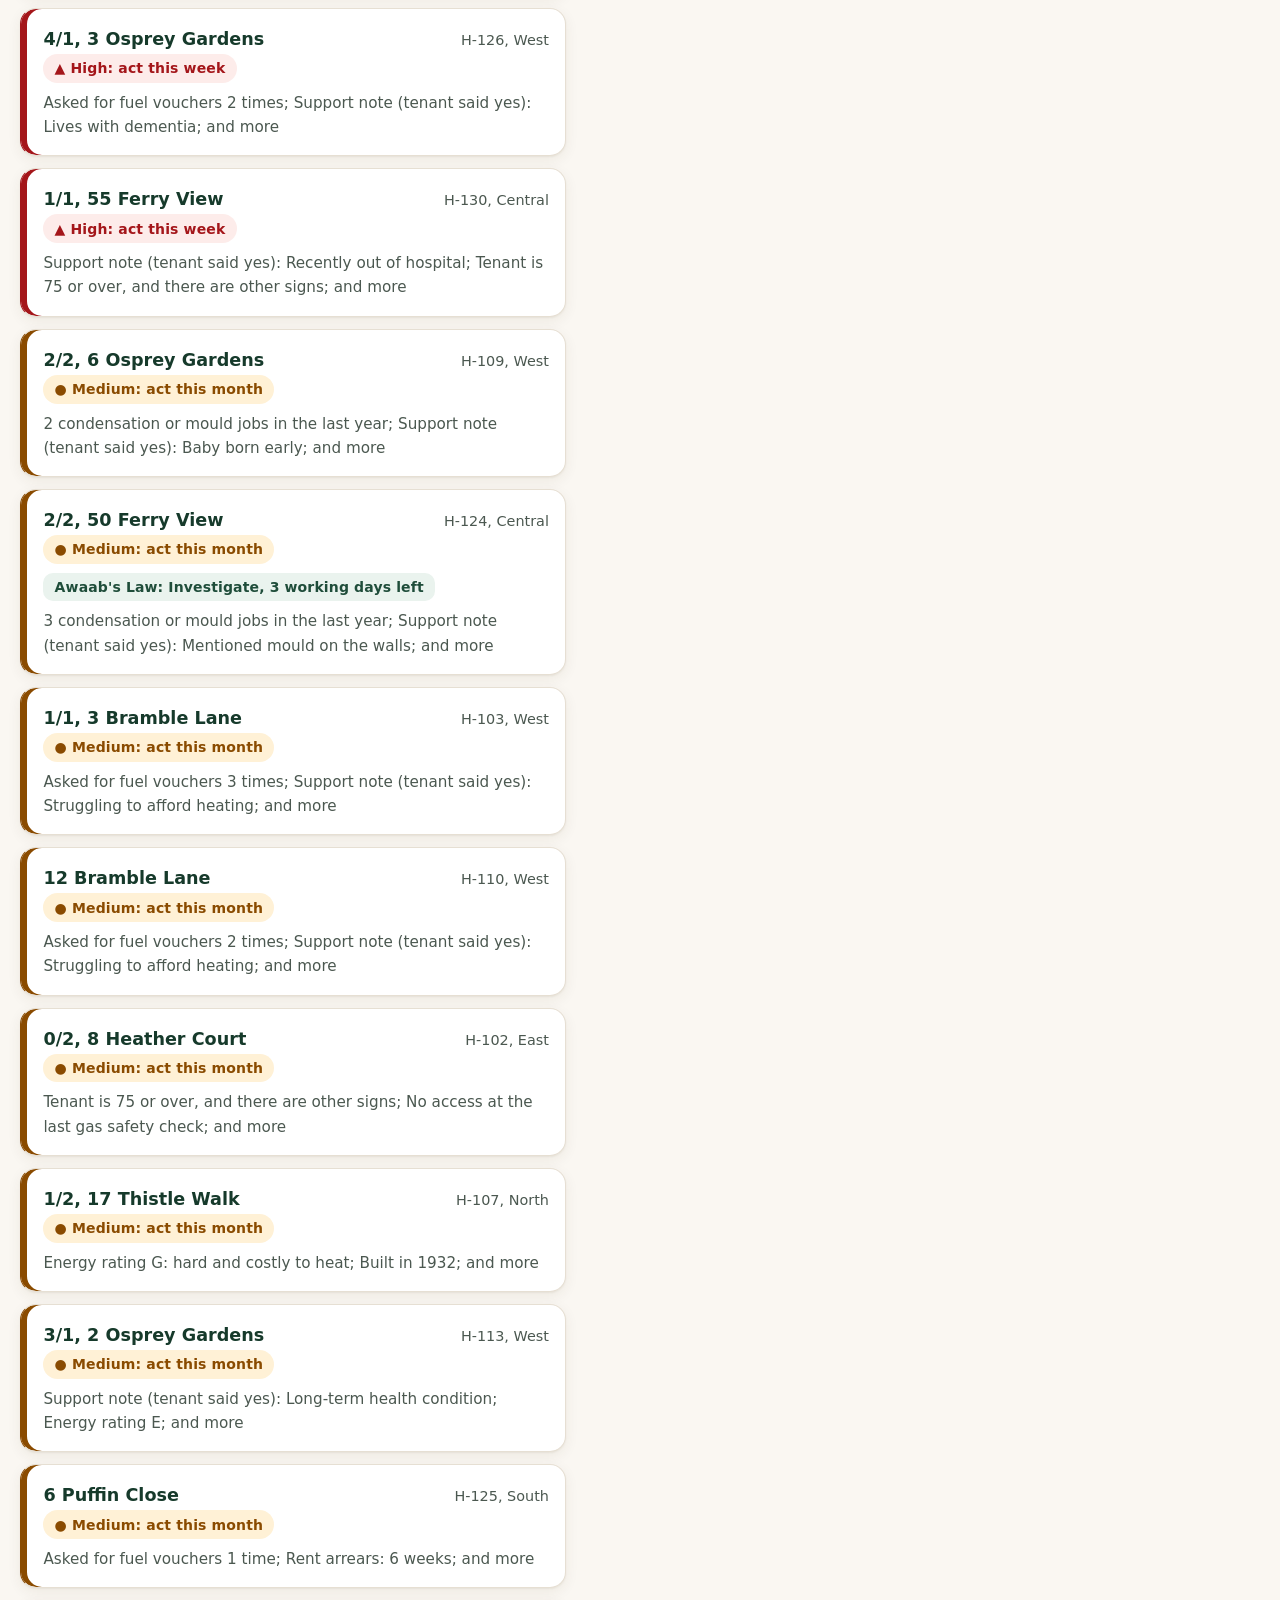
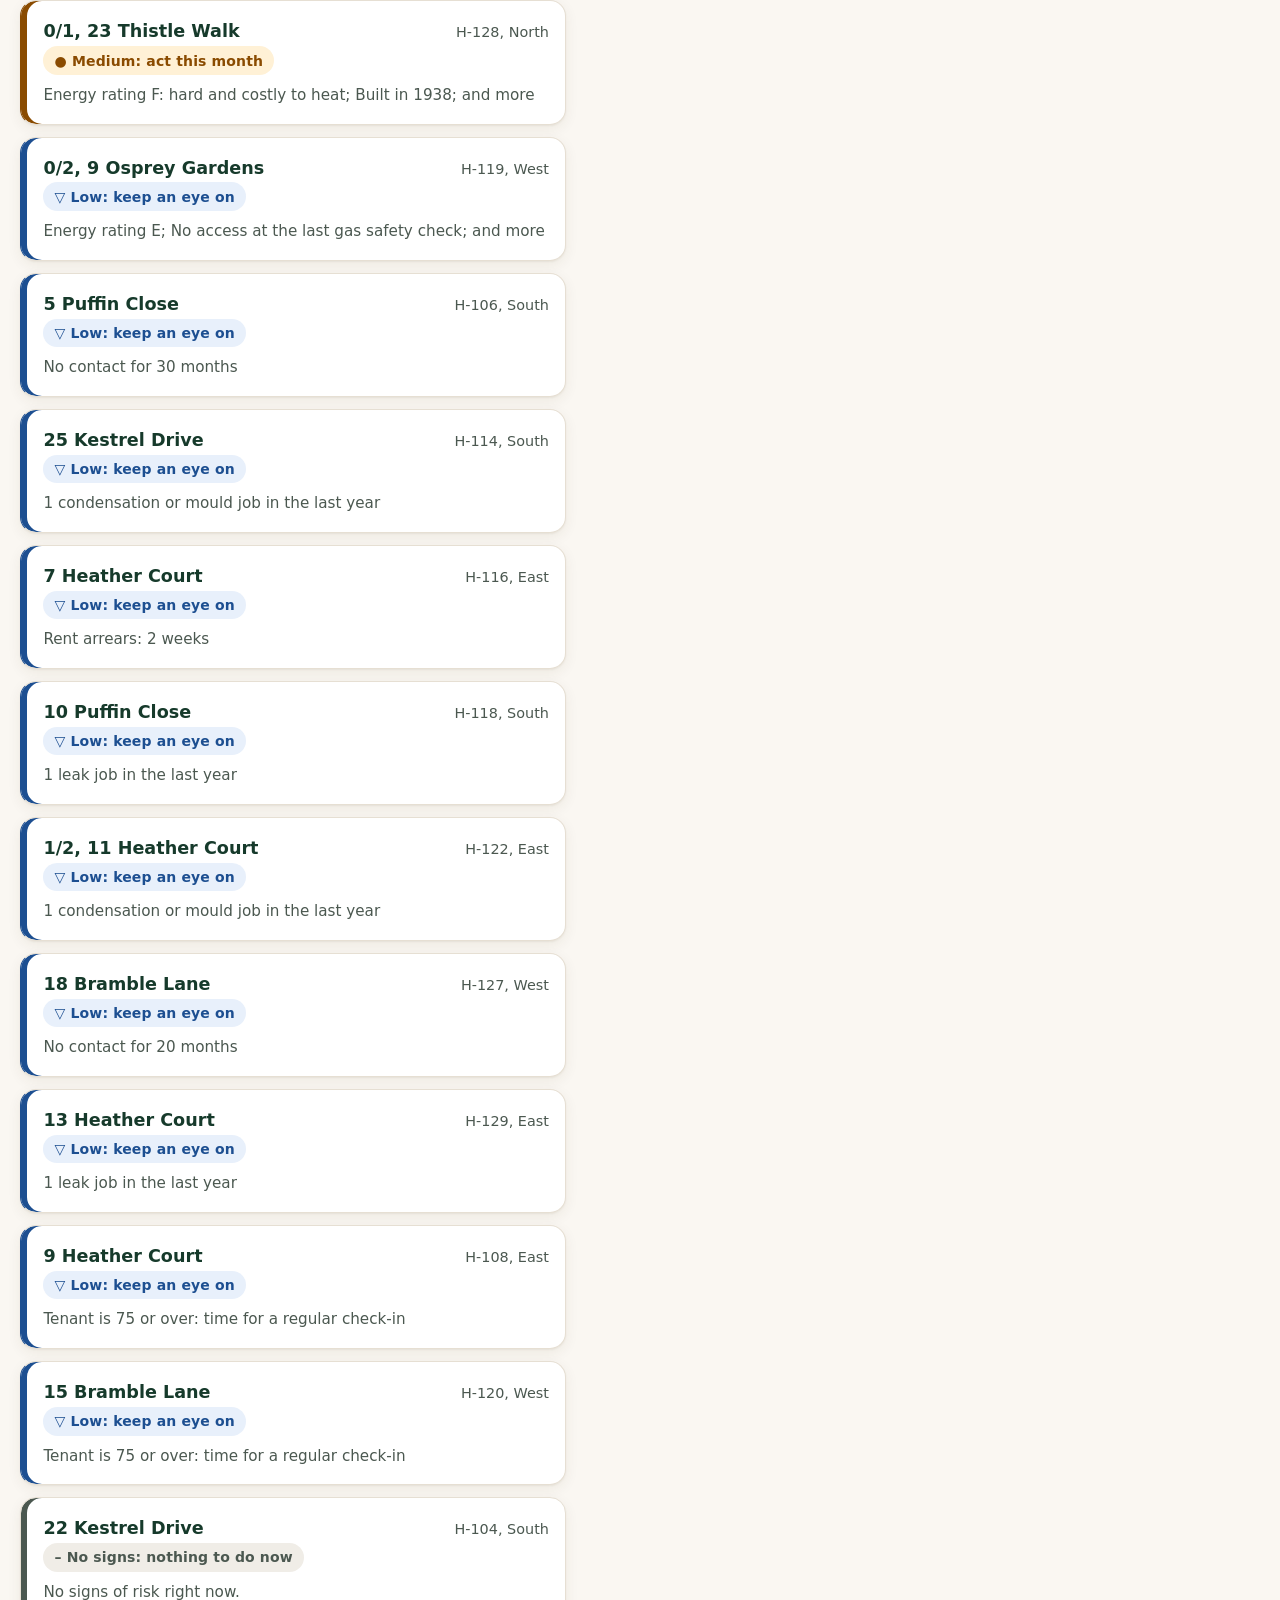
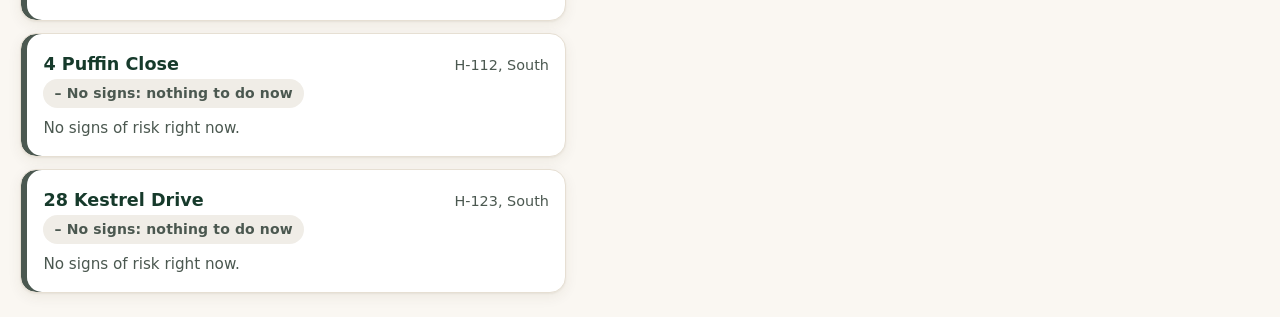
==== commit 82a3dbd1: "Fix: officer pages no longer jump when switching tabs; roomier dropdowns Both officer pages now shar" ====
--- a/src/index.html
+++ b/src/index.html
@@ -12,20 +12,20 @@
   <a class="skip-link" href="#main">Skip to the list of homes</a>
 
   <header class="site-header">
-    <p class="service-name" id="service-name"></p>
-    <p class="banner" id="banner"></p>
-    <p class="header-link"><a href="tenant.html" target="_blank" id="tenant-link"></a></p>
+    <p class="service-name" id="service-name">Healthier homes board</p>
+    <p class="banner" id="banner">Prototype with made-up homes. Not a real service and no real tenants.</p>
   </header>
 
   <nav class="page-nav" aria-label="Pages">
     <a href="index.html" aria-current="page">Homes to help first</a>
     <a href="reminders.html">Monthly reminders</a>
+    <a href="tenant.html" target="_blank" class="nav-external" id="tenant-link">Tenant's view (opens in a new tab)</a>
   </nav>
 
   <main id="main" class="layout">
     <section class="list-panel" aria-labelledby="list-heading">
-      <h1 id="list-heading"></h1>
-      <p id="list-intro" class="intro"></p>
+      <h1 id="list-heading">Homes to help first</h1>
+      <p id="list-intro" class="intro">Homes most at risk come first. Each one says why. You decide what happens.</p>
 
       <div class="filters">
         <div class="field">
--- a/src/styles.css
+++ b/src/styles.css
@@ -268,3 +268,5 @@
 .conditional { border-left: 4px solid var(--border); padding-left: 1rem; margin: 0.5rem 0 1rem; }
 .check.consent { background: var(--background); padding: 0.5rem; border-radius: var(--radius); }
 #check-result:focus { outline: none; }
+img.photo { display: block; max-width: 100%; max-height: 20rem; margin: 0.5rem 0; border-radius: var(--radius); }
+input[type="file"] { font: inherit; max-width: 100%; }
--- a/src/theme.css
+++ b/src/theme.css
@@ -32,6 +32,9 @@
   --shadow-raised: 0 2px 4px rgba(70, 50, 20, 0.08), 0 10px 24px rgba(70, 50, 20, 0.1);
 }
 
+/* Keep room for the scrollbar on every page, so switching pages doesn't shift things sideways. */
+html { scrollbar-gutter: stable; }
+
 /* ---------- Type ---------- */
 body { font-size: 1.125rem; line-height: 1.6; }
 h1 { font-size: 2rem; letter-spacing: -0.01em; color: var(--brand-dark); }
@@ -79,6 +82,9 @@
   color: var(--brand);
 }
 .page-nav a:hover { background: var(--brand-tint); }
+/* The link to the tenant's view sits at the end, marked as opening a new tab. */
+.page-nav .nav-external { margin-left: auto; }
+.page-nav .nav-external::after { content: "\00a0↗"; content: "\00a0↗" / ""; }
 .page-nav a[aria-current="page"] {
   background: var(--brand);
   color: var(--brand-text);
@@ -100,6 +106,18 @@
 }
 select:hover, input[type="search"]:hover, input[type="text"]:hover, input[type="date"]:hover, textarea:hover {
   border-color: var(--brand);
+}
+/* Dropdowns: the same height as the other fields, room for the text, and a clear arrow. */
+select, input[type="search"], input[type="text"], input[type="date"] { min-height: 3rem; line-height: 1.4; }
+select {
+  -webkit-appearance: none;
+  appearance: none;
+  padding: 0.6rem 2.75rem 0.6rem 0.85rem;
+  background-image: url("data:image/svg+xml,%3Csvg xmlns='http://www.w3.org/2000/svg' viewBox='0 0 16 16'%3E%3Cpath d='M3 6l5 5 5-5' fill='none' stroke='%231f4d3a' stroke-width='2.2' stroke-linecap='round' stroke-linejoin='round'/%3E%3C/svg%3E");
+  background-repeat: no-repeat;
+  background-position: right 0.85rem center;
+  background-size: 1rem;
+  cursor: pointer;
 }
 input[type="checkbox"], input[type="radio"] { accent-color: var(--brand); }
 .radio input, .check input { width: 1.4rem; height: 1.4rem; }
@@ -130,6 +148,11 @@
 .home-card.level-medium:hover { box-shadow: var(--shadow-raised), inset 6px 0 0 var(--medium); }
 .home-card.level-low:hover { box-shadow: var(--shadow-raised), inset 6px 0 0 var(--low); }
 .home-card.level-none:hover { box-shadow: var(--shadow-raised), inset 6px 0 0 var(--none); }
+/* A new report waiting for a check: amber, with "New report: check today" in words. */
+.badge.level-check { color: var(--medium); background: var(--medium-bg); }
+.home-card.level-check { box-shadow: var(--shadow), inset 6px 0 0 var(--medium); }
+.home-card.level-check:hover { box-shadow: var(--shadow-raised), inset 6px 0 0 var(--medium); }
+.home-card.level-check:focus-visible { box-shadow: 0 0 0 7px var(--text), inset 6px 0 0 var(--medium); }
 .home-card[aria-current="true"] { outline: 3px solid var(--brand); outline-offset: 2px; }
 /* Focus: yellow ring with a dark halo, so it stands out on white and cream (the card shadows
    would otherwise hide the halo from styles.css). */
@@ -236,6 +259,23 @@
   }
 }
 .conditional { border-left-color: var(--accent); border-left-width: 5px; }
+/* The optional questions on the tenant form: a clear box that opens when tapped. */
+details.more {
+  margin: 1.5rem 0;
+  border: 2px solid var(--border);
+  border-radius: var(--radius);
+  background: var(--surface-warm);
+}
+details.more > summary {
+  padding: 1rem 1.25rem;
+  font-size: 1.1rem;
+  line-height: 1.4;
+  border-radius: var(--radius);
+}
+details.more > summary:hover { background: var(--brand-tint); }
+details.more[open] > summary { border-bottom: 1px solid var(--border); border-radius: var(--radius) var(--radius) 0 0; }
+details.more > :not(summary) { margin-left: 1.25rem; margin-right: 1.25rem; }
+details.more > :last-child { margin-bottom: 1.25rem; }
 .check.consent { background: var(--brand-tint); border-radius: var(--radius-small); padding: 0.75rem; }
 .tenant-nav a { text-decoration: none; padding: 0.35rem 0.9rem; border-radius: 999px; }
 .tenant-nav a:hover { background: var(--brand-tint); }
@@ -245,6 +285,85 @@
 .tests .checks li { border-radius: var(--radius-small); box-shadow: var(--shadow); }
 .result-summary { border-radius: var(--radius-small); }
 
+/* ---------- Wide screens: use the space, keep lines readable ---------- */
+/* Each page's content width. The header and page links line up with it. */
+:root { --page-max: 90rem; }
+body:has(.reminders) { --page-max: 90rem; }
+body:has(.tenant-page) { --page-max: 66rem; }
+body:has(.tests) { --page-max: 50rem; }
+
+.site-header, .page-nav {
+  padding-left: max(1.25rem, calc((100% - var(--page-max)) / 2 + 1.25rem));
+  padding-right: max(1.25rem, calc((100% - var(--page-max)) / 2 + 1.25rem));
+}
+
+/* The board: wider, with a slightly wider panel for the selected home. */
+.layout { max-width: var(--page-max); }
+@media (min-width: 900px) {
+  .layout { grid-template-columns: minmax(0, 5fr) minmax(0, 6fr); }
+}
+
+/* Monthly reminders: the two short sections side by side, the rest full width. */
+.reminders { max-width: var(--page-max); }
+@media (min-width: 1000px) {
+  .reminders {
+    display: grid;
+    grid-template-columns: 1fr 1fr;
+    column-gap: 1.5rem;
+    align-items: start;
+  }
+  .reminders > :not(section),
+  .reminders > section:nth-of-type(n+3) { grid-column: 1 / -1; }
+  .reminders > section:nth-of-type(-n+2) { align-self: stretch; }
+}
+
+/* The tenant's page: on wide screens the page links become a menu down the left,
+   and the form sits beside it at a comfortable reading width. Reading order is unchanged. */
+@media (min-width: 1000px) {
+  .tenant-page {
+    max-width: var(--page-max);
+    display: grid;
+    grid-template-columns: 17rem minmax(0, 42rem);
+    column-gap: 3.5rem;
+    justify-content: center;
+    align-items: start;
+  }
+  .tenant-page > * { grid-column: 2; }
+  .tenant-page > .tenant-nav {
+    grid-column: 1;
+    grid-row: 1 / span 40;
+    position: sticky;
+    top: 1.5rem;
+    flex-direction: column;
+    gap: 0.6rem;
+    margin: 0.4rem 0 0;
+    padding: 1rem;
+    background: var(--brand-tint);
+    border-radius: var(--radius);
+  }
+  /* Each link is its own roomy row: white, full width, with an arrow. */
+  .tenant-page > .tenant-nav a {
+    display: flex;
+    justify-content: space-between;
+    align-items: center;
+    gap: 0.75rem;
+    padding: 0.85rem 1rem;
+    border-radius: var(--radius-small);
+    background: var(--surface);
+    line-height: 1.3;
+    box-shadow: 0 1px 2px rgba(70, 50, 20, 0.06);
+  }
+  .tenant-page > .tenant-nav a::after {
+    content: "›";
+    content: "›" / "";
+    font-size: 1.4rem;
+    line-height: 1;
+  }
+  .tenant-page > .tenant-nav a:hover { background: var(--surface-warm); text-decoration: underline; }
+  .tenant-page > .tenant-nav a[aria-current="page"] { background: var(--brand); color: var(--brand-text); }
+  .tenant-page > .tenant-nav a:focus-visible { box-shadow: 0 0 0 5px var(--text); }
+}
+
 /* ---------- Motion ---------- */
 @media (prefers-reduced-motion: reduce) {
   .home-card, .button { transition: none; }
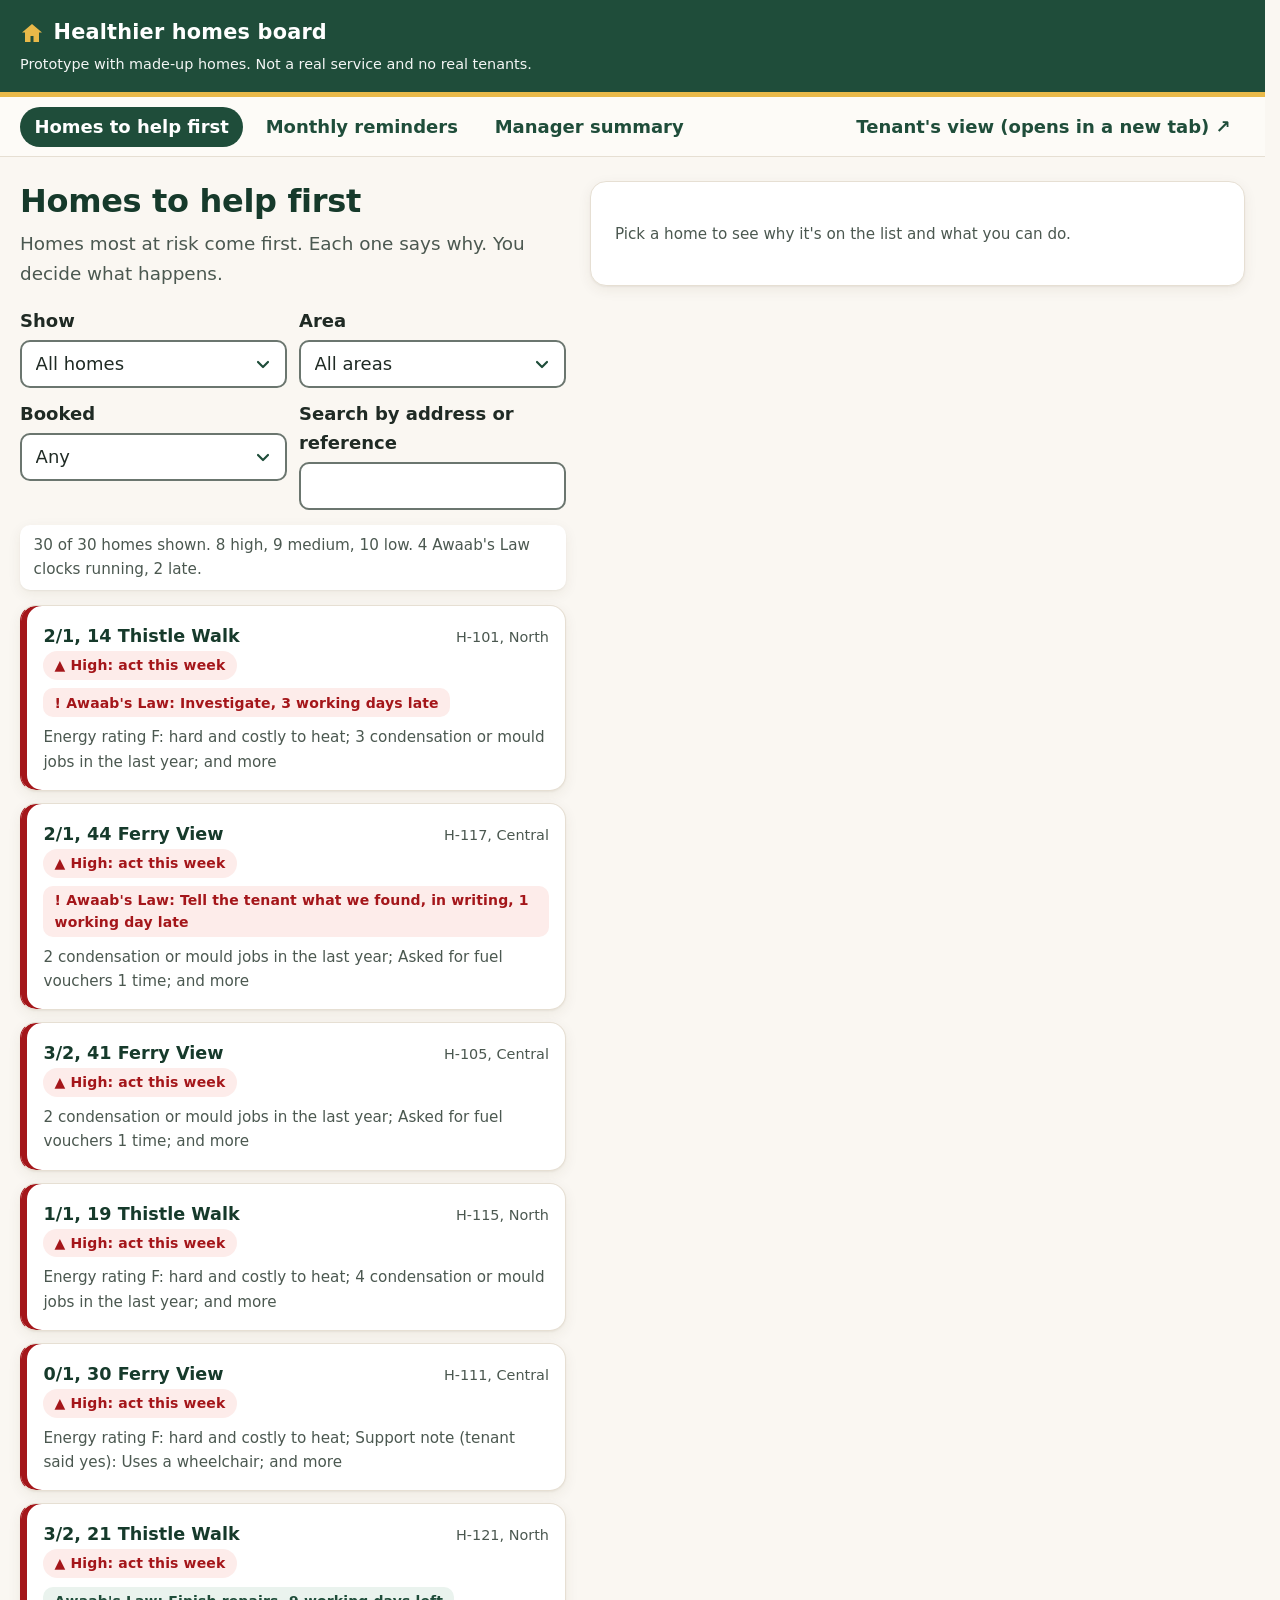
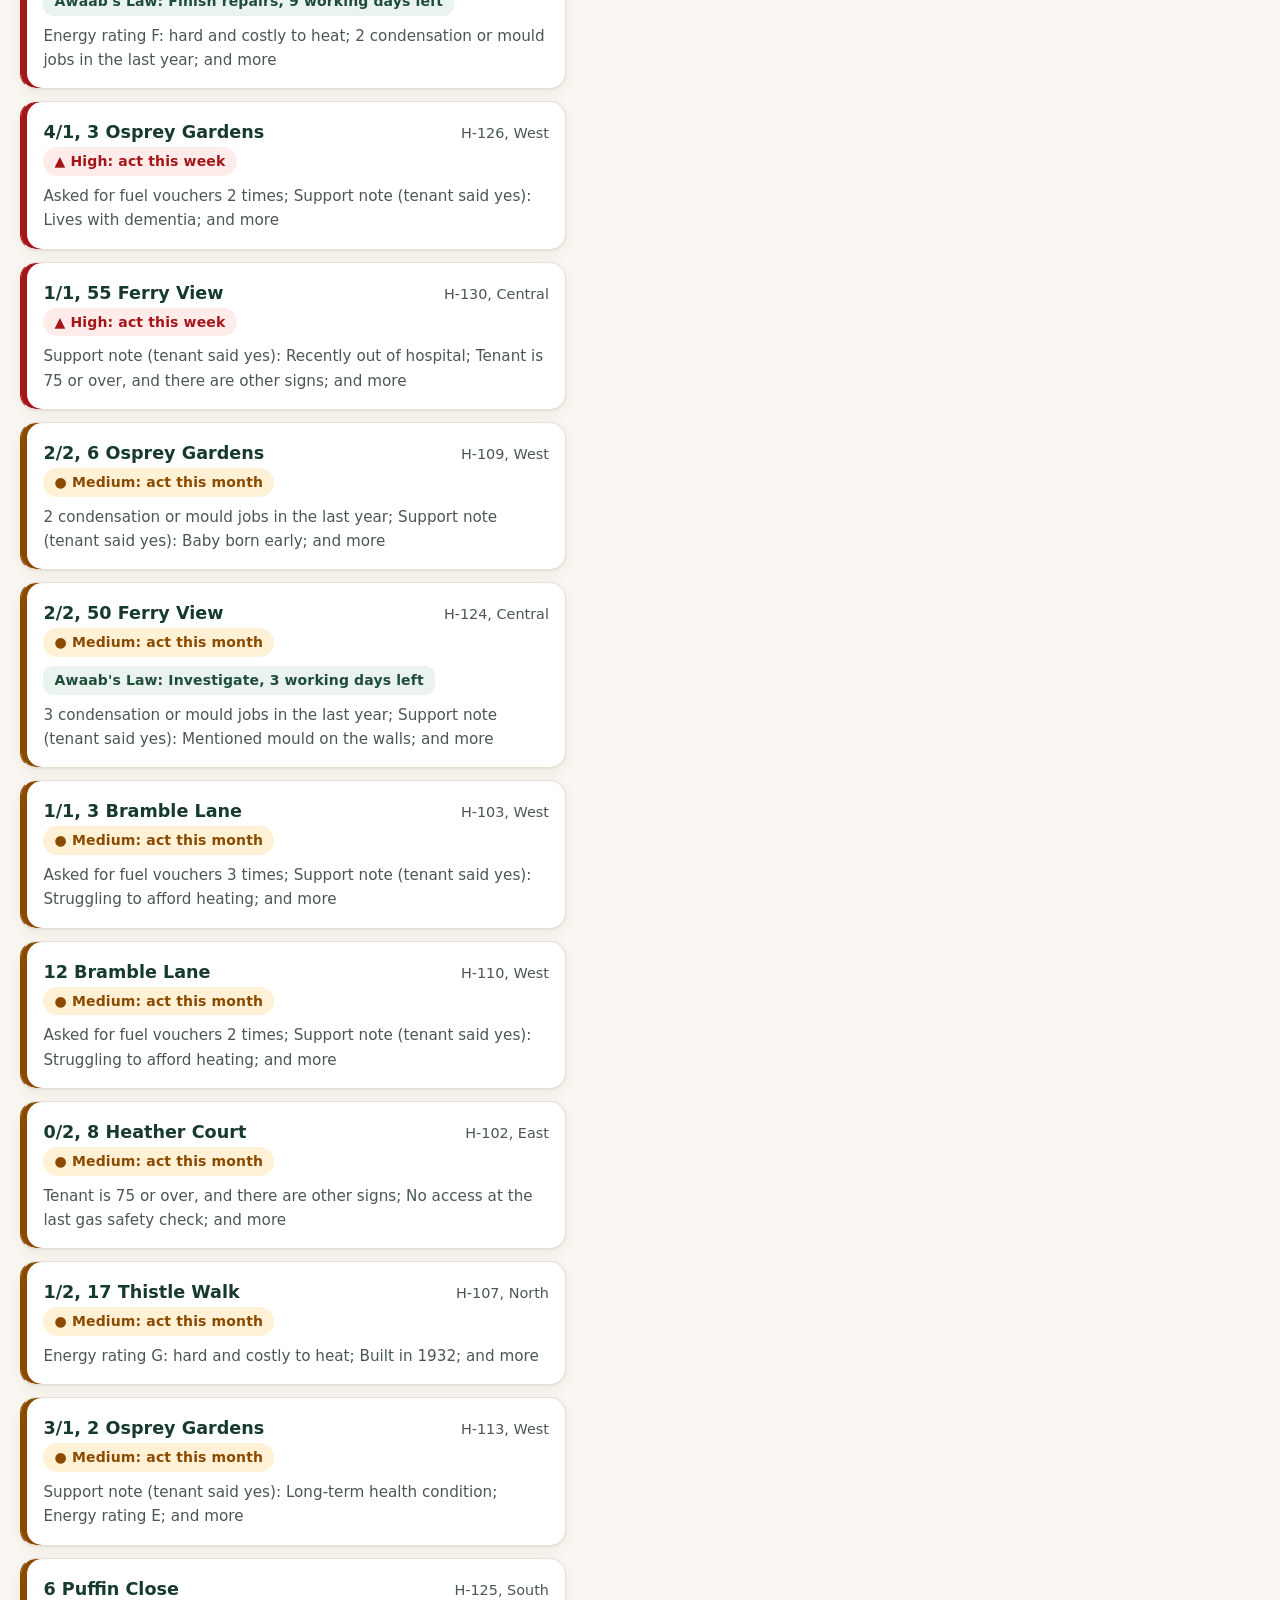
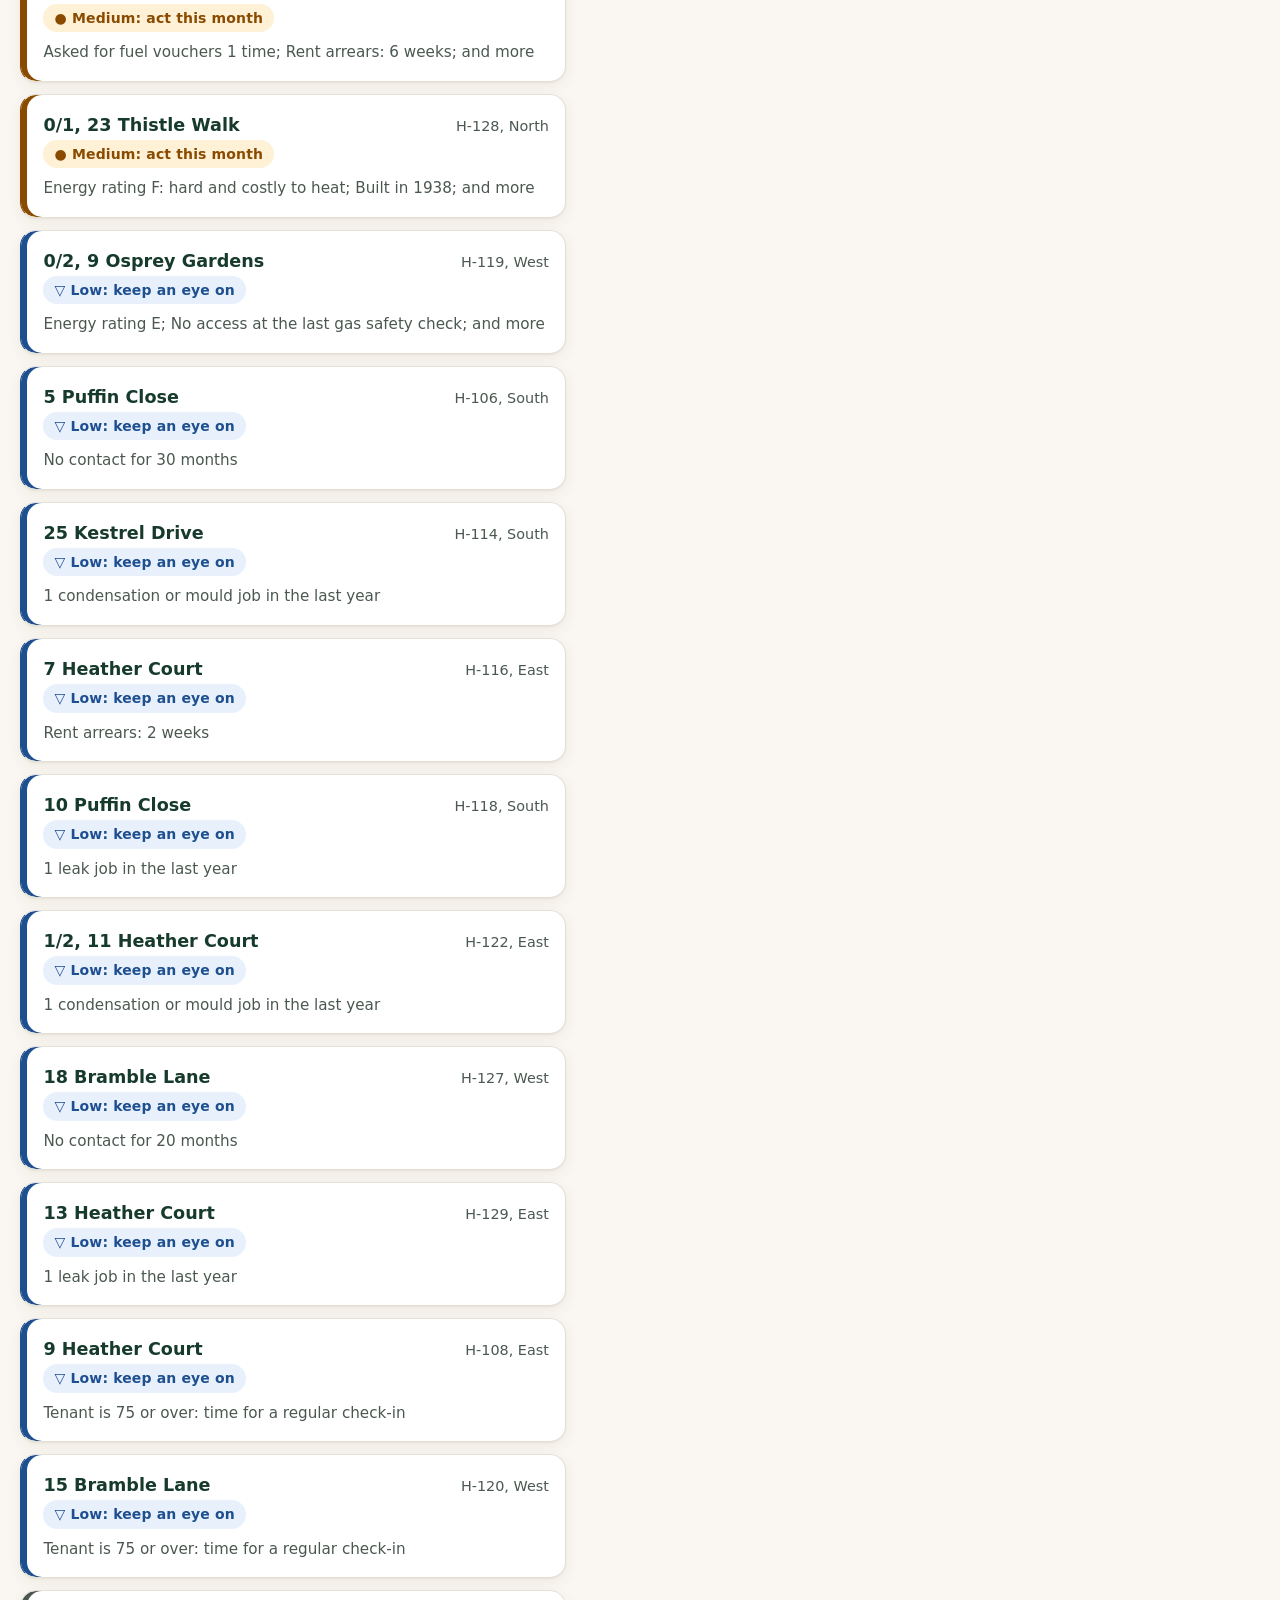
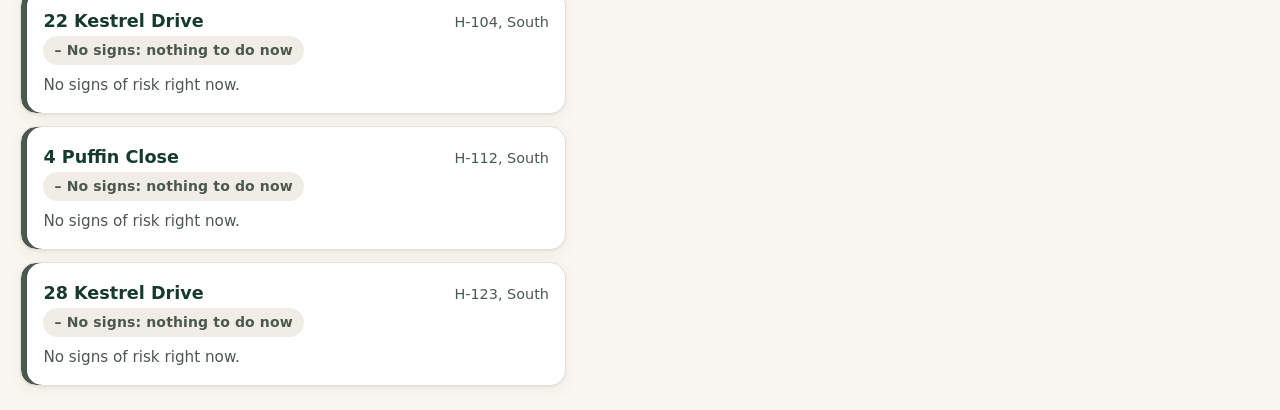
==== commit 75dfd476: "Summary letter, manager summary, outcomes, filters, and 'what we use' for tenants - C1: when the inv" ====
--- a/src/index.html
+++ b/src/index.html
@@ -19,6 +19,7 @@
   <nav class="page-nav" aria-label="Pages">
     <a href="index.html" aria-current="page">Homes to help first</a>
     <a href="reminders.html">Monthly reminders</a>
+    <a href="manager.html">Manager summary</a>
     <a href="tenant.html" target="_blank" class="nav-external" id="tenant-link">Tenant's view (opens in a new tab)</a>
   </nav>
 
@@ -41,6 +42,20 @@
           </select>
         </div>
         <div class="field">
+          <label for="filter-area">Area</label>
+          <select id="filter-area"><option value="all">All areas</option></select>
+        </div>
+        <div class="field">
+          <label for="filter-urgency">Booked</label>
+          <select id="filter-urgency">
+            <option value="all">Any</option>
+            <option value="Today">For today</option>
+            <option value="This week">For this week</option>
+            <option value="This month">For this month</option>
+            <option value="none">Nothing booked yet</option>
+          </select>
+        </div>
+        <div class="field">
           <label for="filter-search" id="filter-search-label"></label>
           <input type="search" id="filter-search" autocomplete="off">
         </div>
@@ -59,6 +74,7 @@
   <script src="data/bank-holidays.js"></script>
   <script src="clock.js"></script>
   <script src="content.js"></script>
+  <script src="risk.js"></script>
   <script src="app.js"></script>
 </body>
 </html>
--- a/src/styles.css
+++ b/src/styles.css
@@ -268,5 +268,19 @@
 .conditional { border-left: 4px solid var(--border); padding-left: 1rem; margin: 0.5rem 0 1rem; }
 .check.consent { background: var(--background); padding: 0.5rem; border-radius: var(--radius); }
 #check-result:focus { outline: none; }
+/* The manager summary */
+.manager { max-width: 960px; margin: 0 auto; padding: 1rem; }
+.manager section { margin-top: 1.75rem; }
+.tiles { list-style: none; padding: 0; margin: 1rem 0; display: grid; gap: 0.75rem; grid-template-columns: repeat(auto-fill, minmax(10rem, 1fr)); }
+.tile { background: var(--surface); border: 1px solid var(--border); border-radius: var(--radius); padding: 0.75rem 1rem; border-top: 5px solid var(--none); }
+.tile-n { display: block; font-size: 2rem; font-weight: 700; line-height: 1.1; }
+.tile.tone-high { border-top-color: var(--high); }
+.tile.tone-medium, .tile.tone-check { border-top-color: var(--medium); }
+.tile.tone-low { border-top-color: var(--low); }
+.figures { padding-left: 1.25rem; }
+.summary-letter textarea { font-family: inherit; line-height: 1.5; }
+.know { margin-top: 1.5rem; }
+.outcome { margin-top: 1rem; }
+
 img.photo { display: block; max-width: 100%; max-height: 20rem; margin: 0.5rem 0; border-radius: var(--radius); }
 input[type="file"] { font: inherit; max-width: 100%; }
--- a/src/theme.css
+++ b/src/theme.css
@@ -44,6 +44,17 @@
 a:hover { text-decoration-thickness: 3px; }
 .intro { font-size: 1.15rem; }
 
+/* Readable line length on big screens: about 70 characters at most. */
+.intro, .reminders > p, .reminders section > p, .tests > p { max-width: 70ch; }
+
+/* Links that stand on their own (like "Back to the board" and the error summary's links)
+   get a taller tap area: at least 24 pixels, so they're easy to hit on a phone. */
+main p > a:only-child, .error-summary a, .back-link {
+  display: inline-block;
+  padding-top: 0.3rem;
+  padding-bottom: 0.3rem;
+}
+
 /* ---------- Header and page links ---------- */
 .site-header {
   padding: 1rem 1.25rem;
@@ -266,16 +277,52 @@
   border-radius: var(--radius);
   background: var(--surface-warm);
 }
+/* The spacing sits on the box itself, so nothing inside touches its edges. */
+details.more { padding: 0 1.5rem; }
+details.more[open] { padding-bottom: 1.5rem; }
 details.more > summary {
-  padding: 1rem 1.25rem;
+  margin: 0 -1.5rem;
+  padding: 1rem 1.5rem;
   font-size: 1.1rem;
   line-height: 1.4;
   border-radius: var(--radius);
 }
 details.more > summary:hover { background: var(--brand-tint); }
 details.more[open] > summary { border-bottom: 1px solid var(--border); border-radius: var(--radius) var(--radius) 0 0; }
-details.more > :not(summary) { margin-left: 1.25rem; margin-right: 1.25rem; }
-details.more > :last-child { margin-bottom: 1.25rem; }
+details.more > p.note { margin: 1rem 0 0; }
+/* Each question gets its own space, with a soft line between them. */
+.tenant-page details.more > .field,
+.tenant-page details.more > fieldset {
+  margin: 0;
+  padding: 1.5rem 0 0;
+}
+.tenant-page details.more > .field + .field,
+.tenant-page details.more > .field + fieldset,
+.tenant-page details.more > fieldset + fieldset,
+.tenant-page details.more > fieldset + .field {
+  margin-top: 1.5rem;
+  border-top: 1px solid var(--border);
+}
+/* Browsers draw a question group's heading on its top border; floating it keeps the line above it. */
+.tenant-page details.more legend { float: left; width: 100%; padding: 0; margin-bottom: 0.25rem; }
+.tenant-page details.more legend + * { clear: both; }
+.tenant-page details.more .note { margin-bottom: 0.5rem; }
+.tenant-page details.more .check.consent { margin-top: 1rem; }
+
+/* The photo button matches the other buttons instead of the browser's plain one. */
+input[type="file"] { font: inherit; max-width: 100%; }
+input[type="file"]::file-selector-button {
+  font: inherit;
+  font-weight: 700;
+  margin-right: 0.85rem;
+  padding: 0.55rem 1.2rem;
+  border: 2px solid var(--brand);
+  border-radius: 999px;
+  background: var(--surface);
+  color: var(--brand);
+  cursor: pointer;
+}
+input[type="file"]::file-selector-button:hover { background: var(--brand-tint); }
 .check.consent { background: var(--brand-tint); border-radius: var(--radius-small); padding: 0.75rem; }
 .tenant-nav a { text-decoration: none; padding: 0.35rem 0.9rem; border-radius: 999px; }
 .tenant-nav a:hover { background: var(--brand-tint); }
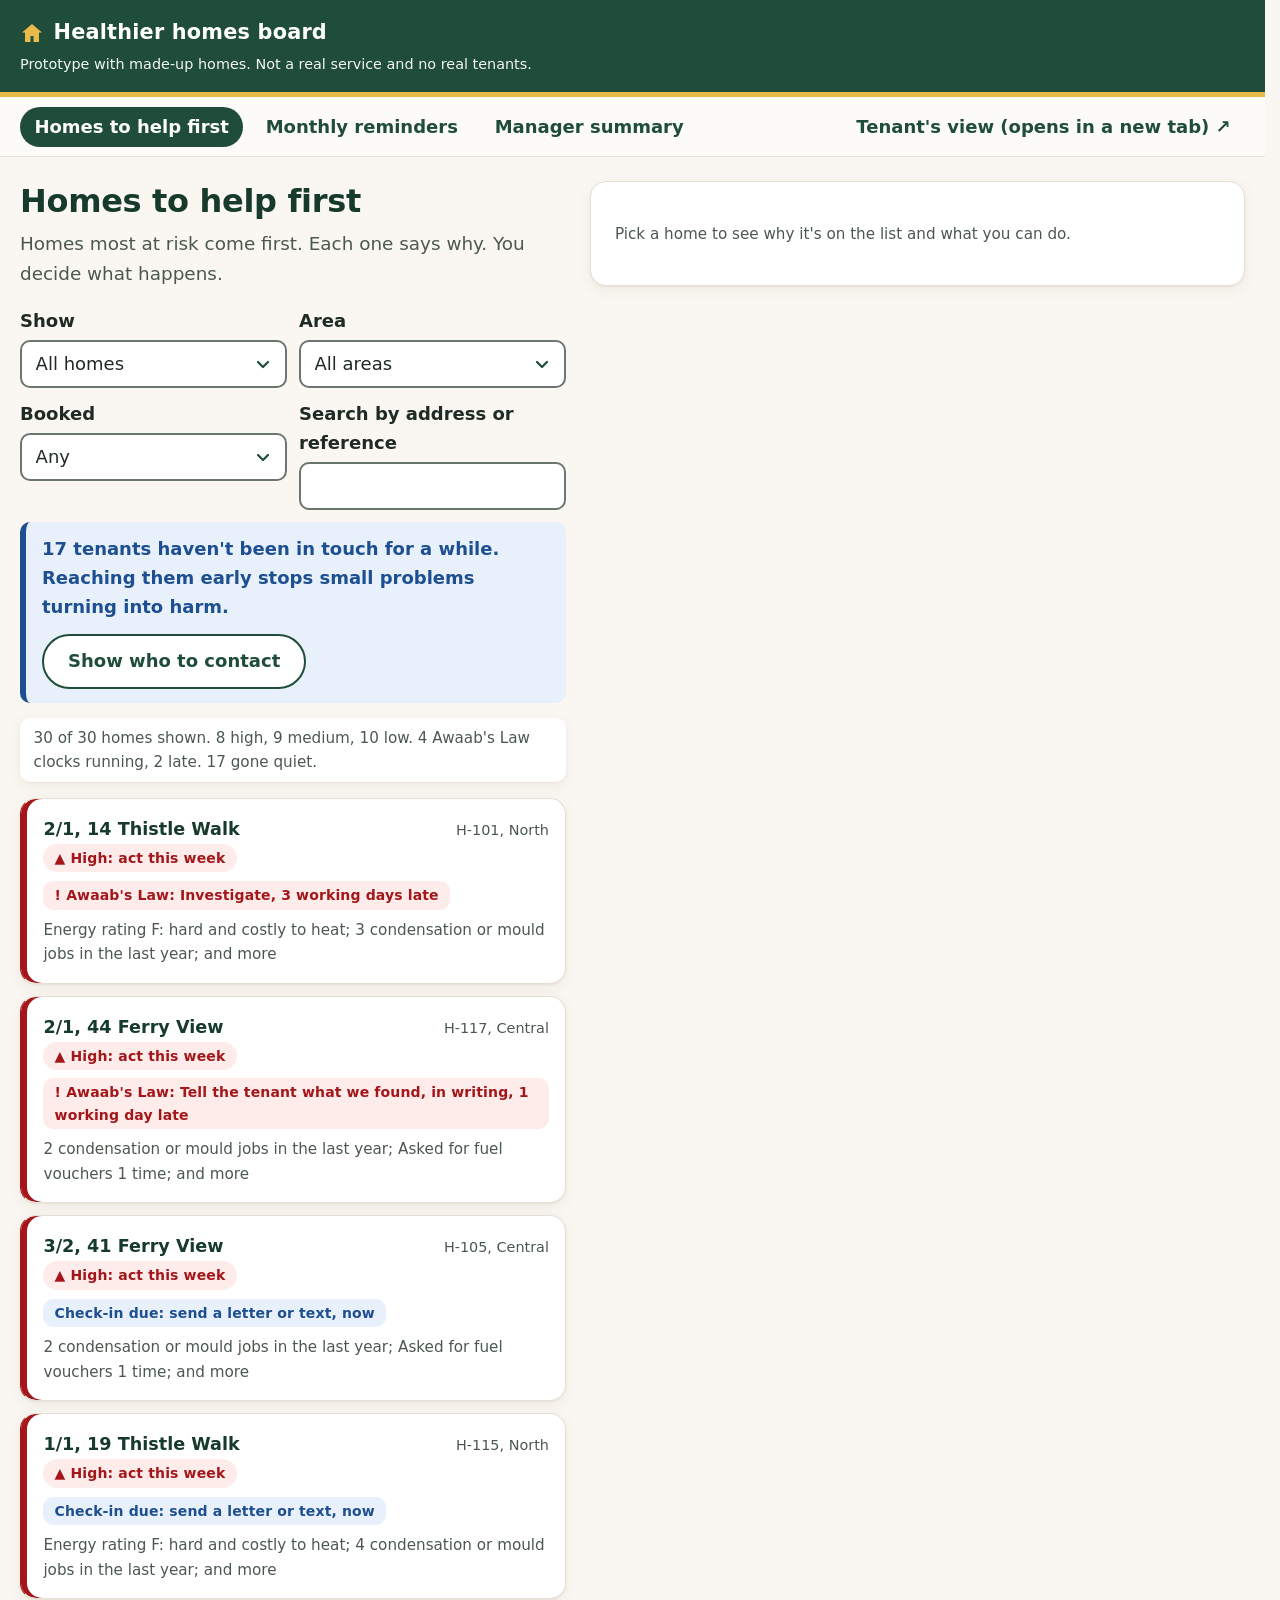
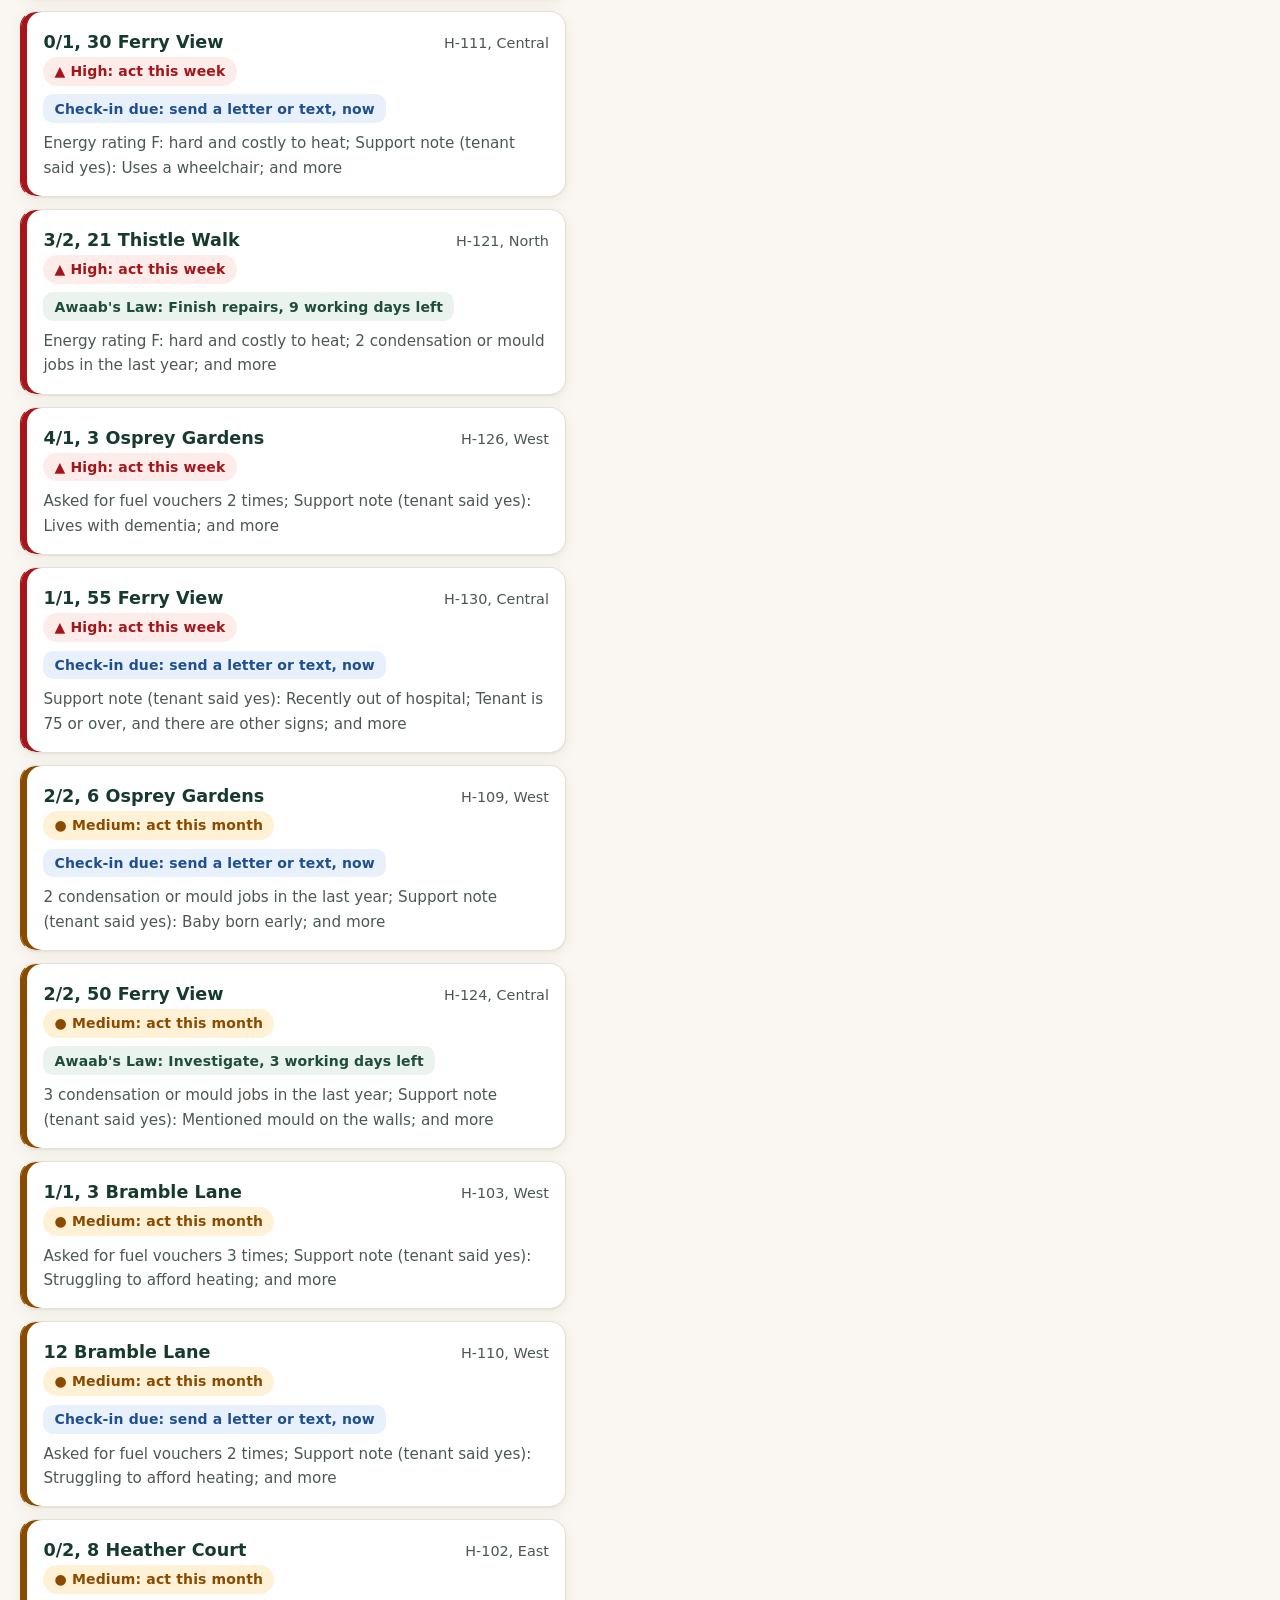
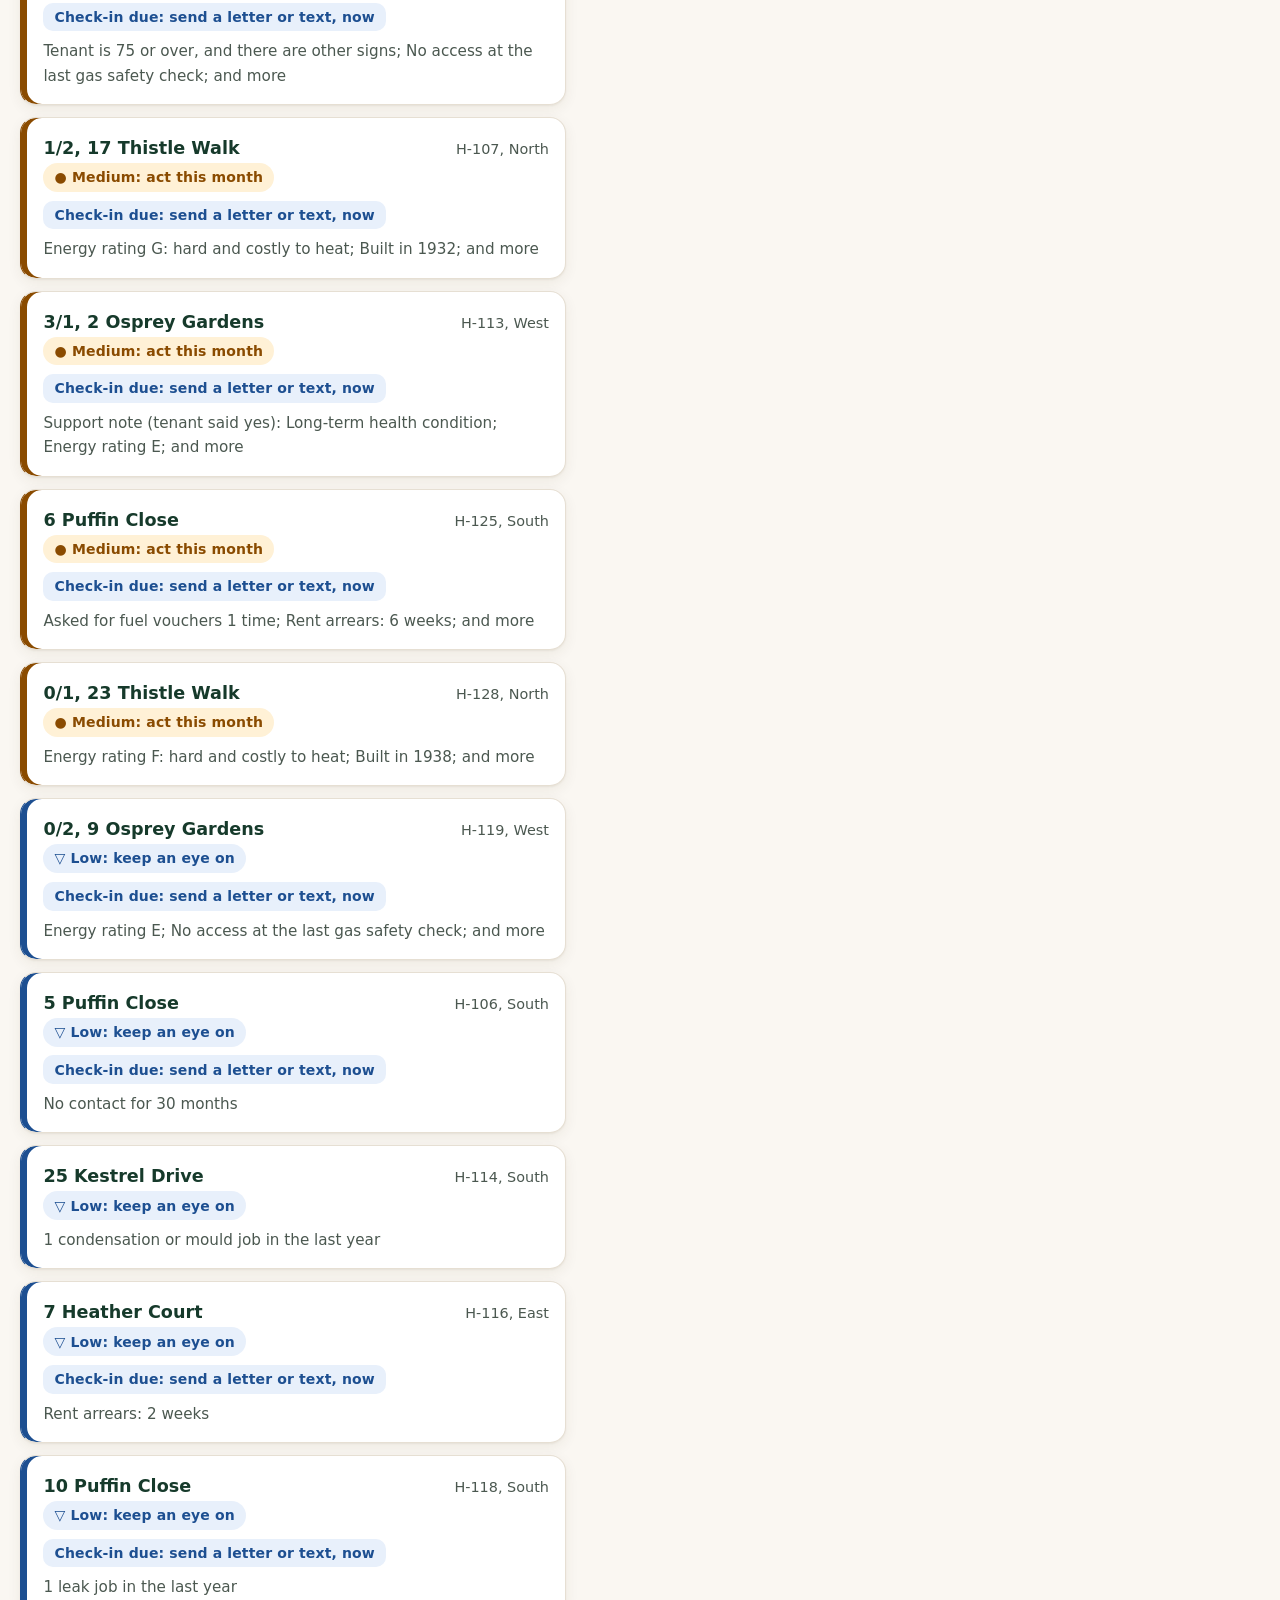
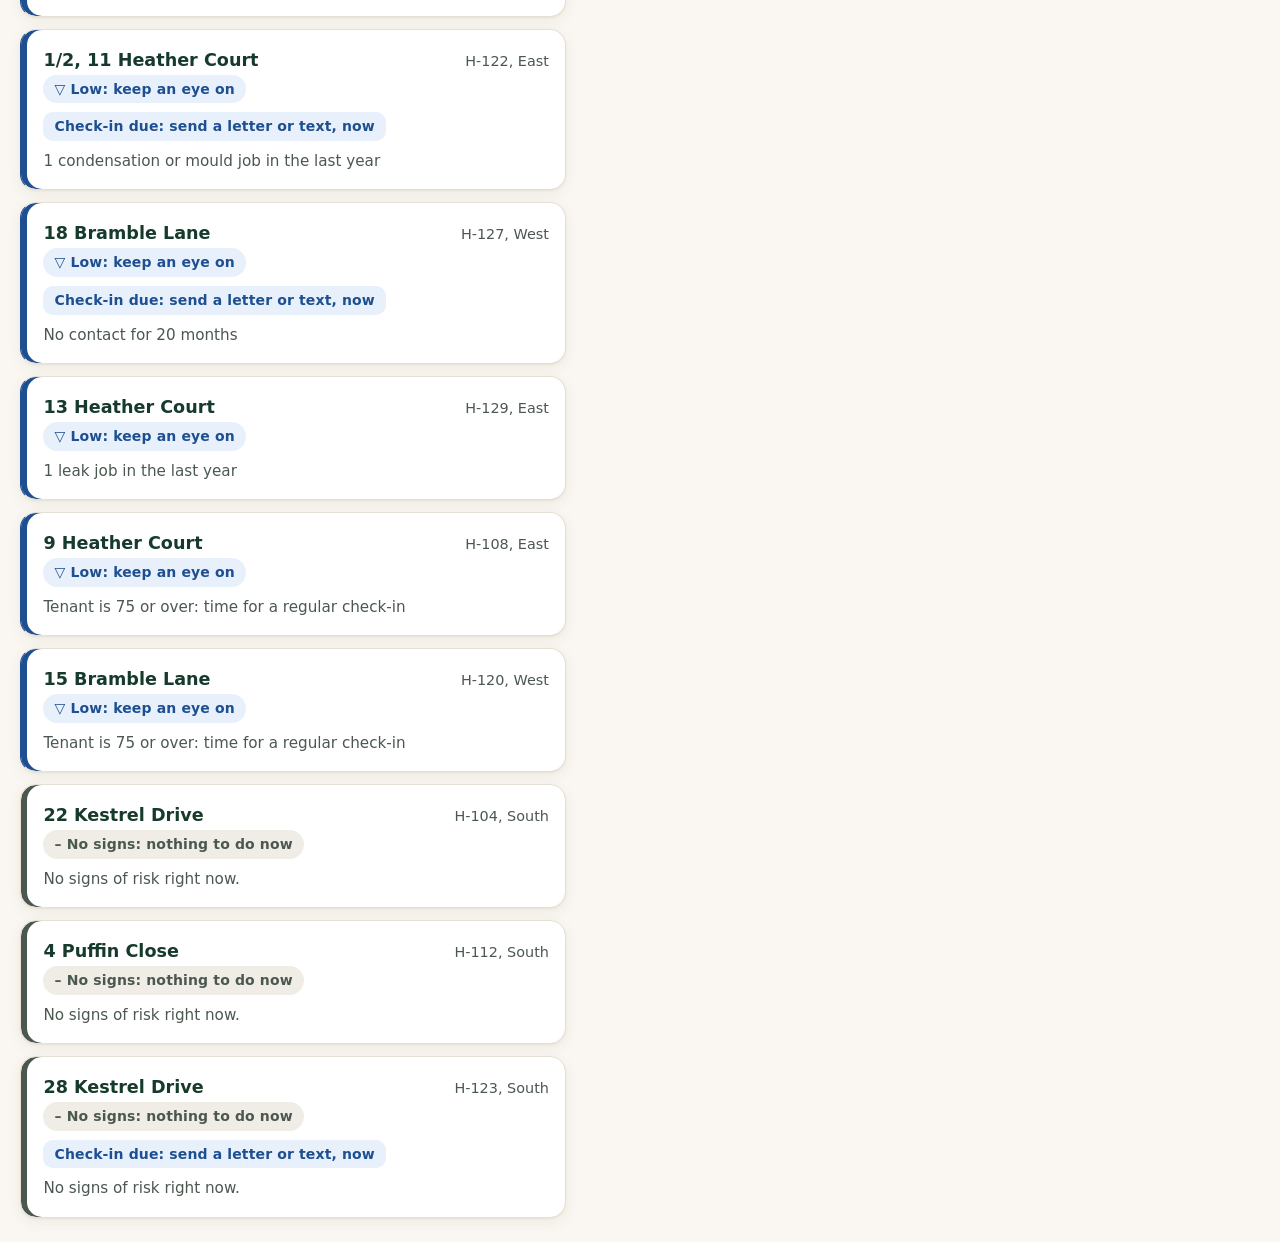
==== commit a4307ca6: "Reach tenants who've gone quiet: a contact ladder with nudges, with tests Gone quiet: no contact for" ====
--- a/src/index.html
+++ b/src/index.html
@@ -38,6 +38,7 @@
             <option value="low">Low</option>
             <option value="none">No signs</option>
             <option value="awaab">Awaab's Law clock running</option>
+            <option value="quiet">Gone quiet: check-in due</option>
             <option value="dismissed">Dismissed</option>
           </select>
         </div>
@@ -61,6 +62,7 @@
         </div>
       </div>
 
+      <div id="quiet-banner" class="quiet-banner" hidden><p id="quiet-banner-text"></p><button type="button" class="button secondary" id="quiet-banner-button">Show who to contact</button></div>
       <p id="summary" class="summary" aria-live="polite"></p>
       <ul id="home-list" class="home-list" tabindex="-1" aria-labelledby="list-heading"></ul>
     </section>
@@ -72,7 +74,9 @@
   <script src="data/homes.js"></script>
   <script src="data/awaab-cases.js"></script>
   <script src="data/bank-holidays.js"></script>
+  <script src="data/contact-preferences.js"></script>
   <script src="clock.js"></script>
+  <script src="quiet.js"></script>
   <script src="content.js"></script>
   <script src="risk.js"></script>
   <script src="app.js"></script>
--- a/src/theme.css
+++ b/src/theme.css
@@ -159,6 +159,34 @@
 .home-card.level-medium:hover { box-shadow: var(--shadow-raised), inset 6px 0 0 var(--medium); }
 .home-card.level-low:hover { box-shadow: var(--shadow-raised), inset 6px 0 0 var(--low); }
 .home-card.level-none:hover { box-shadow: var(--shadow-raised), inset 6px 0 0 var(--none); }
+/* Tenants who've gone quiet: a nudge above the list, a label on the card, and the contact ladder. */
+.quiet-banner {
+  display: flex;
+  flex-wrap: wrap;
+  align-items: center;
+  justify-content: space-between;
+  gap: 0.75rem 1rem;
+  margin: 0.75rem 0;
+  padding: 0.85rem 1rem;
+  background: var(--low-bg);
+  border-left: 6px solid var(--low);
+  border-radius: var(--radius-small);
+}
+.quiet-banner[hidden] { display: none; }
+.quiet-banner p { margin: 0; flex: 1 1 16rem; font-weight: 600; color: var(--low); }
+.badge.quiet { color: var(--low); background: var(--low-bg); white-space: normal; border-radius: var(--radius-small); }
+.badge.quiet.is-late { color: var(--high); background: var(--high-bg); }
+.quiet-box {
+  border: 2px solid var(--low);
+  border-radius: var(--radius);
+  background: linear-gradient(var(--low-bg), var(--surface) 4rem);
+  padding: 1rem 1.25rem;
+  margin: 0.75rem 0;
+}
+.detail-panel .quiet-box h3 { margin-top: 0; padding-top: 0; border-top: 0; }
+.quiet-box form { border-top: 1px solid var(--border); margin-top: 1rem; padding-top: 1rem; }
+.quiet-box .field { margin-bottom: 0.75rem; }
+
 /* A new report waiting for a check: amber, with "New report: check today" in words. */
 .badge.level-check { color: var(--medium); background: var(--medium-bg); }
 .home-card.level-check { box-shadow: var(--shadow), inset 6px 0 0 var(--medium); }
@@ -193,6 +221,14 @@
   box-shadow: var(--shadow);
 }
 .detail-panel h2 { font-size: 1.6rem; }
+/* Every section of a home's details starts with the same soft line and space, so the long
+   panel is easy to scan. (This replaces the few dividers that were there before.) */
+.detail-panel h3:not(.clock h3):not(.quiet-box h3) {
+  margin-top: 1.75rem;
+  padding-top: 1.5rem;
+  border-top: 1px solid var(--border);
+}
+.detail-panel .divider { display: none; }
 .back-link { font-size: 1rem; }
 .divider { border-top-color: var(--border); margin: 1.5rem 0; }
 .facts { gap: 0.35rem 1.25rem; }
@@ -255,6 +291,59 @@
 }
 .table-wrap { border: 1px solid var(--border); border-radius: var(--radius-small); }
 th { background: var(--surface-warm); }
+
+/* ---------- Manager summary ---------- */
+/* Same width and edges as the other officer pages, so nothing jumps when switching tabs. */
+.manager { max-width: var(--page-max); margin: 0 auto; padding: 1.5rem 1.25rem; }
+.manager > p { max-width: 70ch; }
+.manager section {
+  background: var(--surface);
+  border: 1px solid var(--border);
+  border-radius: var(--radius);
+  padding: 1.25rem 1.5rem;
+  box-shadow: var(--shadow);
+  margin-top: 1.5rem;
+}
+.manager section h2 { margin-top: 0; }
+.manager section > p { max-width: 70ch; }
+.tiles { gap: 1rem; grid-template-columns: repeat(auto-fit, minmax(9rem, 1fr)); }
+.tile { box-shadow: var(--shadow); padding: 1rem 1.25rem; }
+.tile-n { margin-bottom: 0.25rem; color: var(--brand-dark); }
+.manager .table-wrap, .manager table { border-radius: var(--radius-small); }
+.manager th { background: var(--surface-warm); }
+.figures li { margin-bottom: 0.35rem; }
+/* Phones: more room for the tables. Less padding, slightly smaller table text, and dates and
+   "days left" kept on one line. If a table is still too wide, it scrolls sideways in its box. */
+@media (max-width: 600px) {
+  .manager { padding-left: 1rem; padding-right: 1rem; }
+  .manager section { padding: 1rem 0.85rem; }
+  .manager table { font-size: 0.95rem; }
+  .manager th, .manager td { padding: 0.4rem 0.45rem; }
+}
+/* Phones: each table row becomes a small card, with the column name beside each value.
+   The labels come from responsive-tables.js and aren't read twice by screen readers. */
+@media (max-width: 600px) {
+  table.stack-on-phone, table.stack-on-phone tbody, table.stack-on-phone tr,
+  table.stack-on-phone td, table.stack-on-phone tbody th { display: block; width: 100%; }
+  table.stack-on-phone thead { position: absolute; width: 1px; height: 1px; overflow: hidden; clip: rect(0 0 0 0); }
+  table.stack-on-phone tr { padding: 0.75rem 0.85rem; border-bottom: 1px solid var(--border); }
+  table.stack-on-phone tr:last-child { border-bottom: 0; }
+  table.stack-on-phone td, table.stack-on-phone tbody th {
+    padding: 0.2rem 0;
+    border: 0;
+    text-align: right;
+  }
+  table.stack-on-phone td::before, table.stack-on-phone tbody th::before {
+    content: attr(data-label);
+    content: attr(data-label) / "";
+    float: left;
+    margin-right: 1rem;
+    font-weight: 600;
+    text-align: left;
+    color: var(--text-muted);
+  }
+  .manager .table-wrap { overflow: visible; }
+}
 
 /* ---------- The tenant's page ---------- */
 .tenant-page { padding: 1.5rem 1.25rem; }
@@ -270,6 +359,19 @@
   }
 }
 .conditional { border-left-color: var(--accent); border-left-width: 5px; }
+/* The emergency line is the most important safety message, so it stands out. */
+.tenant-page .emergency {
+  margin: 1.5rem 0;
+  padding: 0.85rem 1rem 0.85rem 1.1rem;
+  background: var(--medium-bg);
+  border-left: 6px solid var(--medium);
+  border-radius: var(--radius-small);
+  font-weight: 600;
+}
+/* Space between the Check button and the answer, and around the links on the "what's next" page. */
+#check-result:not(:empty) { margin-top: 1.75rem; padding-top: 1.5rem; border-top: 1px solid var(--border); }
+.tenant-page main > p > a:only-child, .tenant-page > p > a:only-child { margin: 0.25rem 0; }
+.tenant-page > p { margin: 0.75rem 0; }
 /* The optional questions on the tenant form: a clear box that opens when tapped. */
 details.more {
   margin: 1.5rem 0;
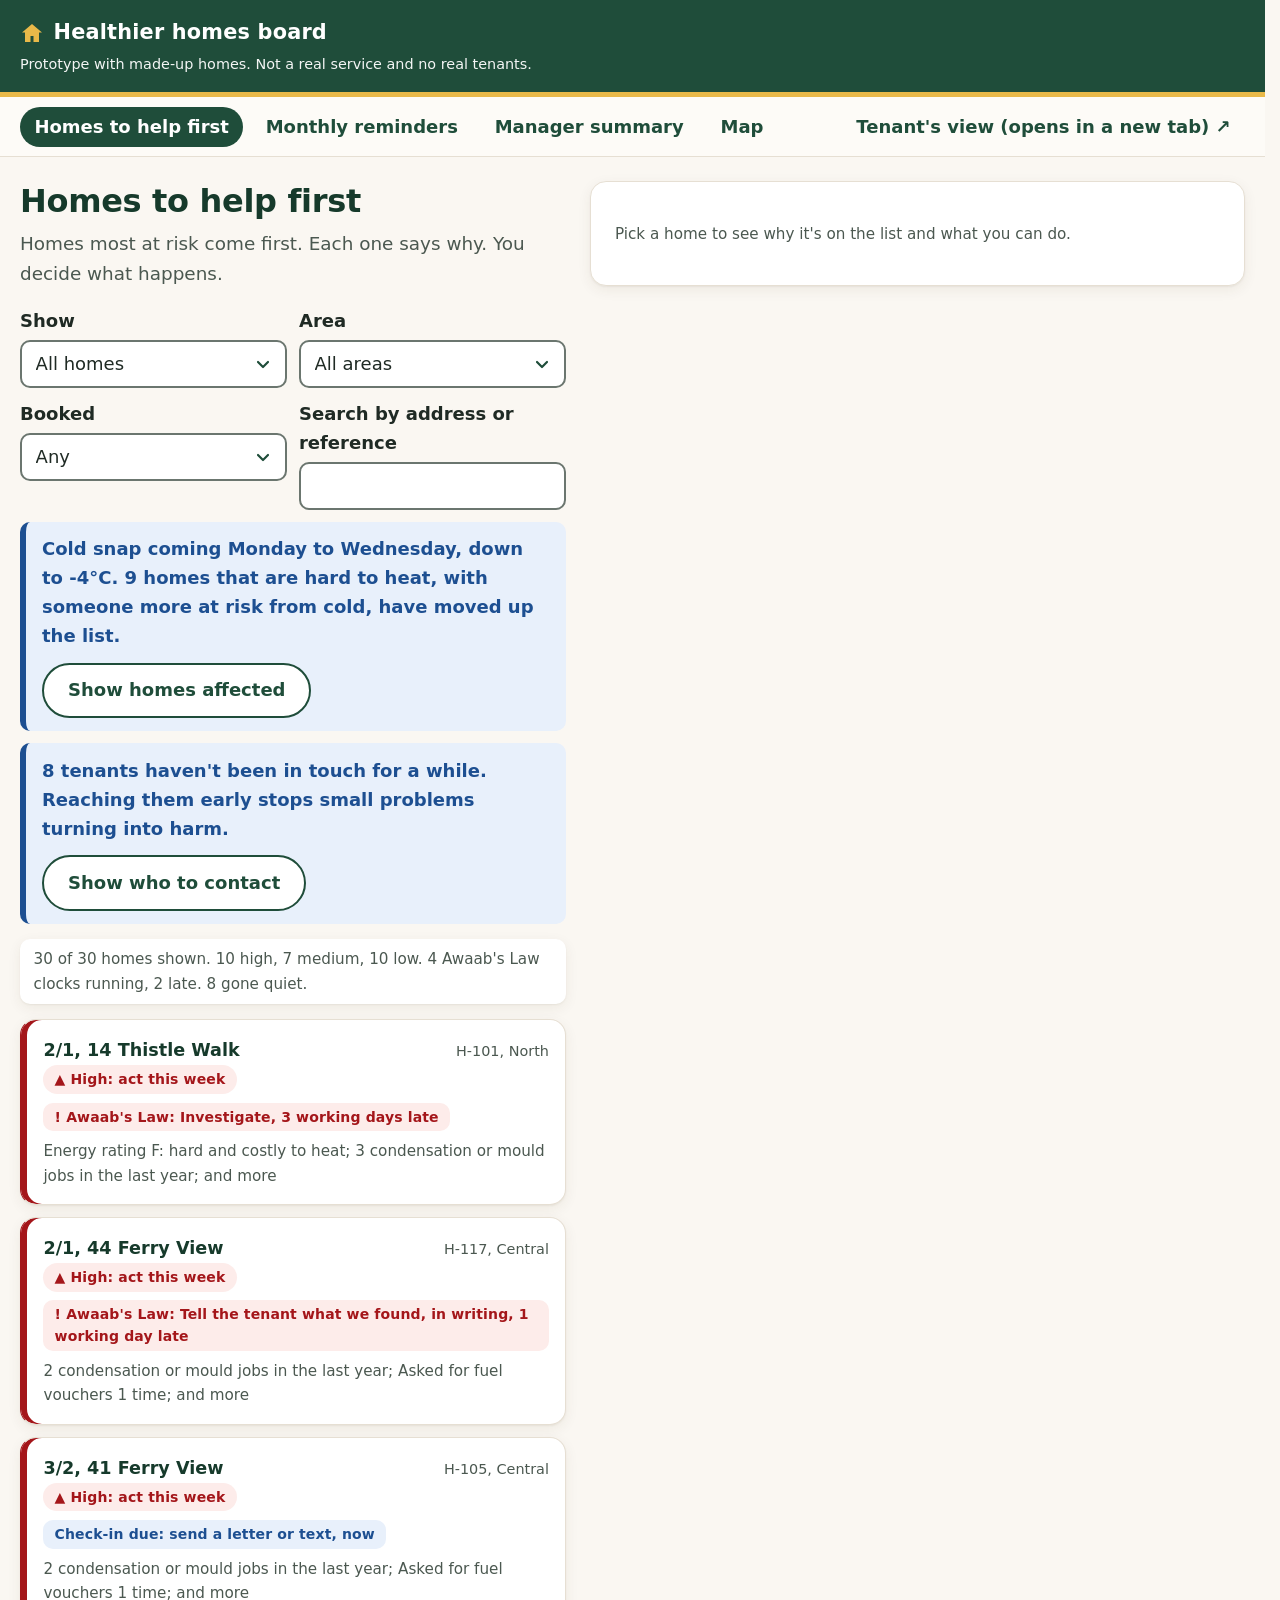
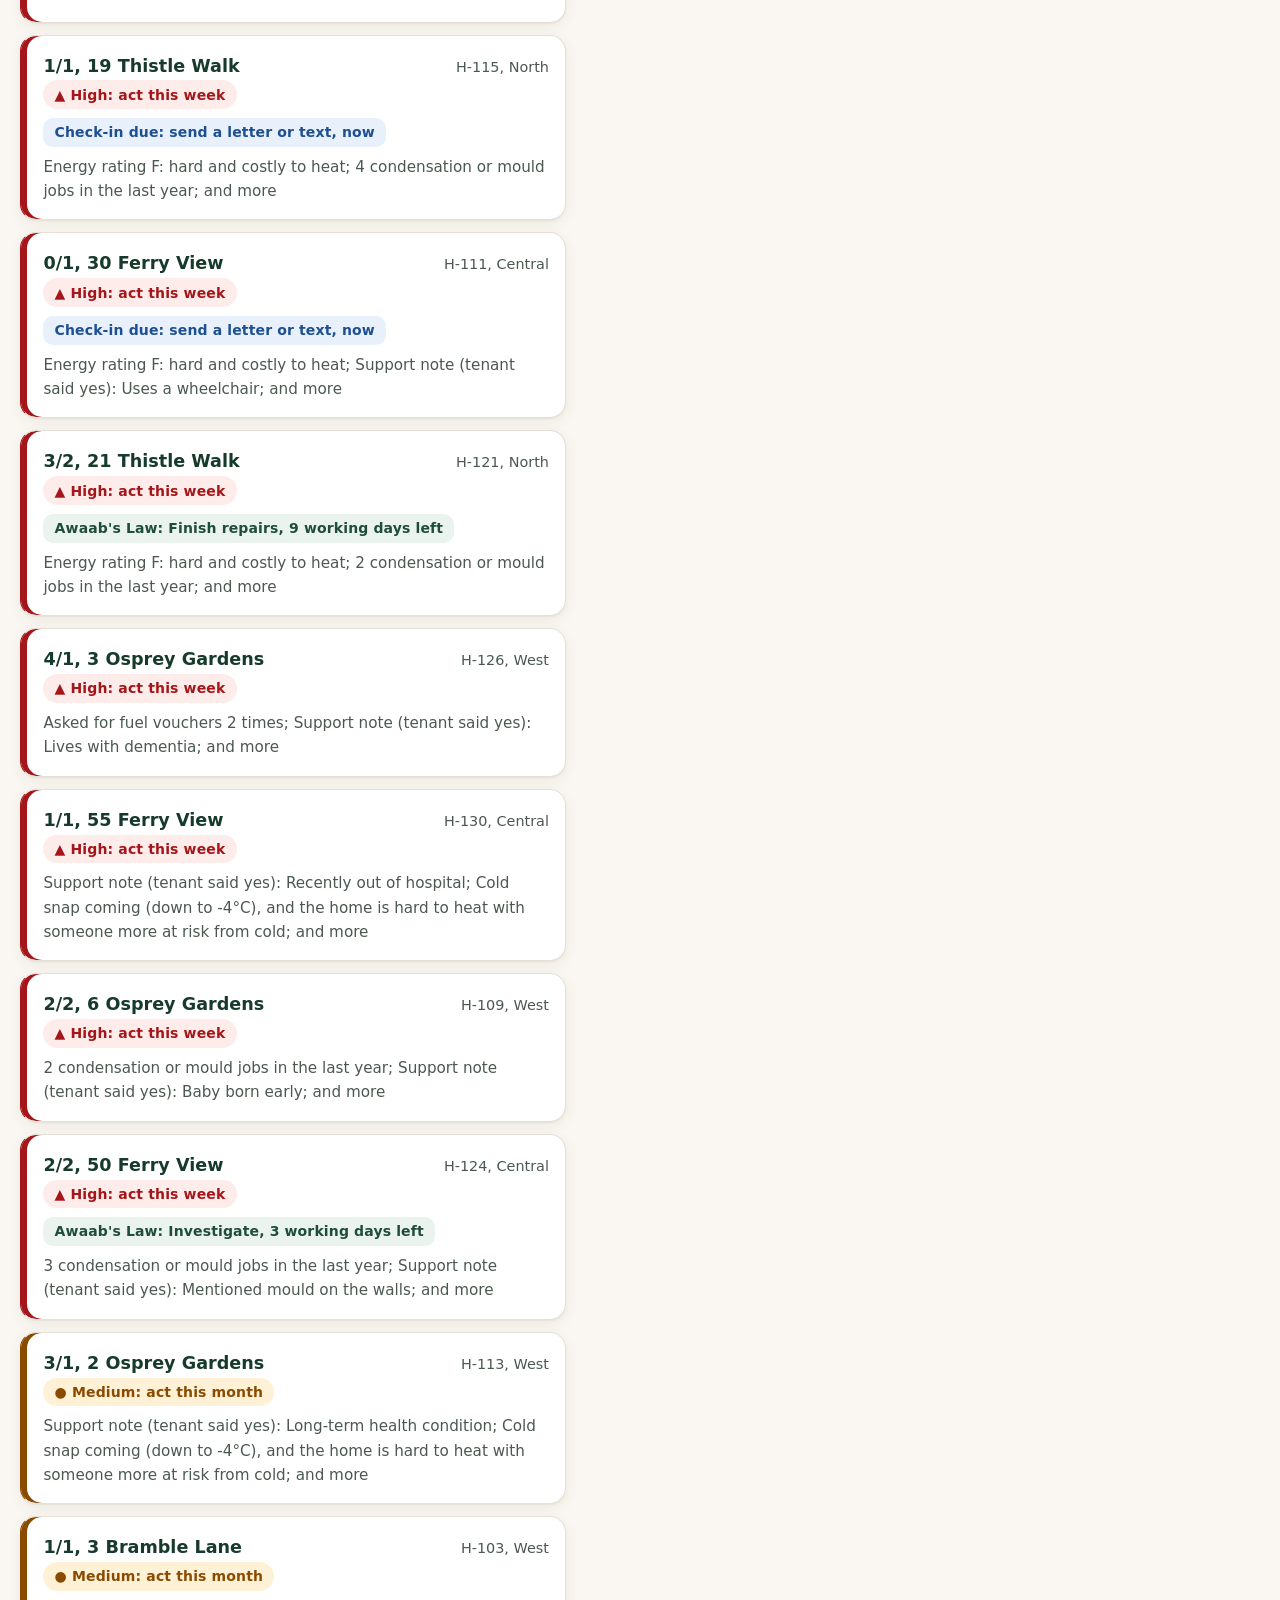
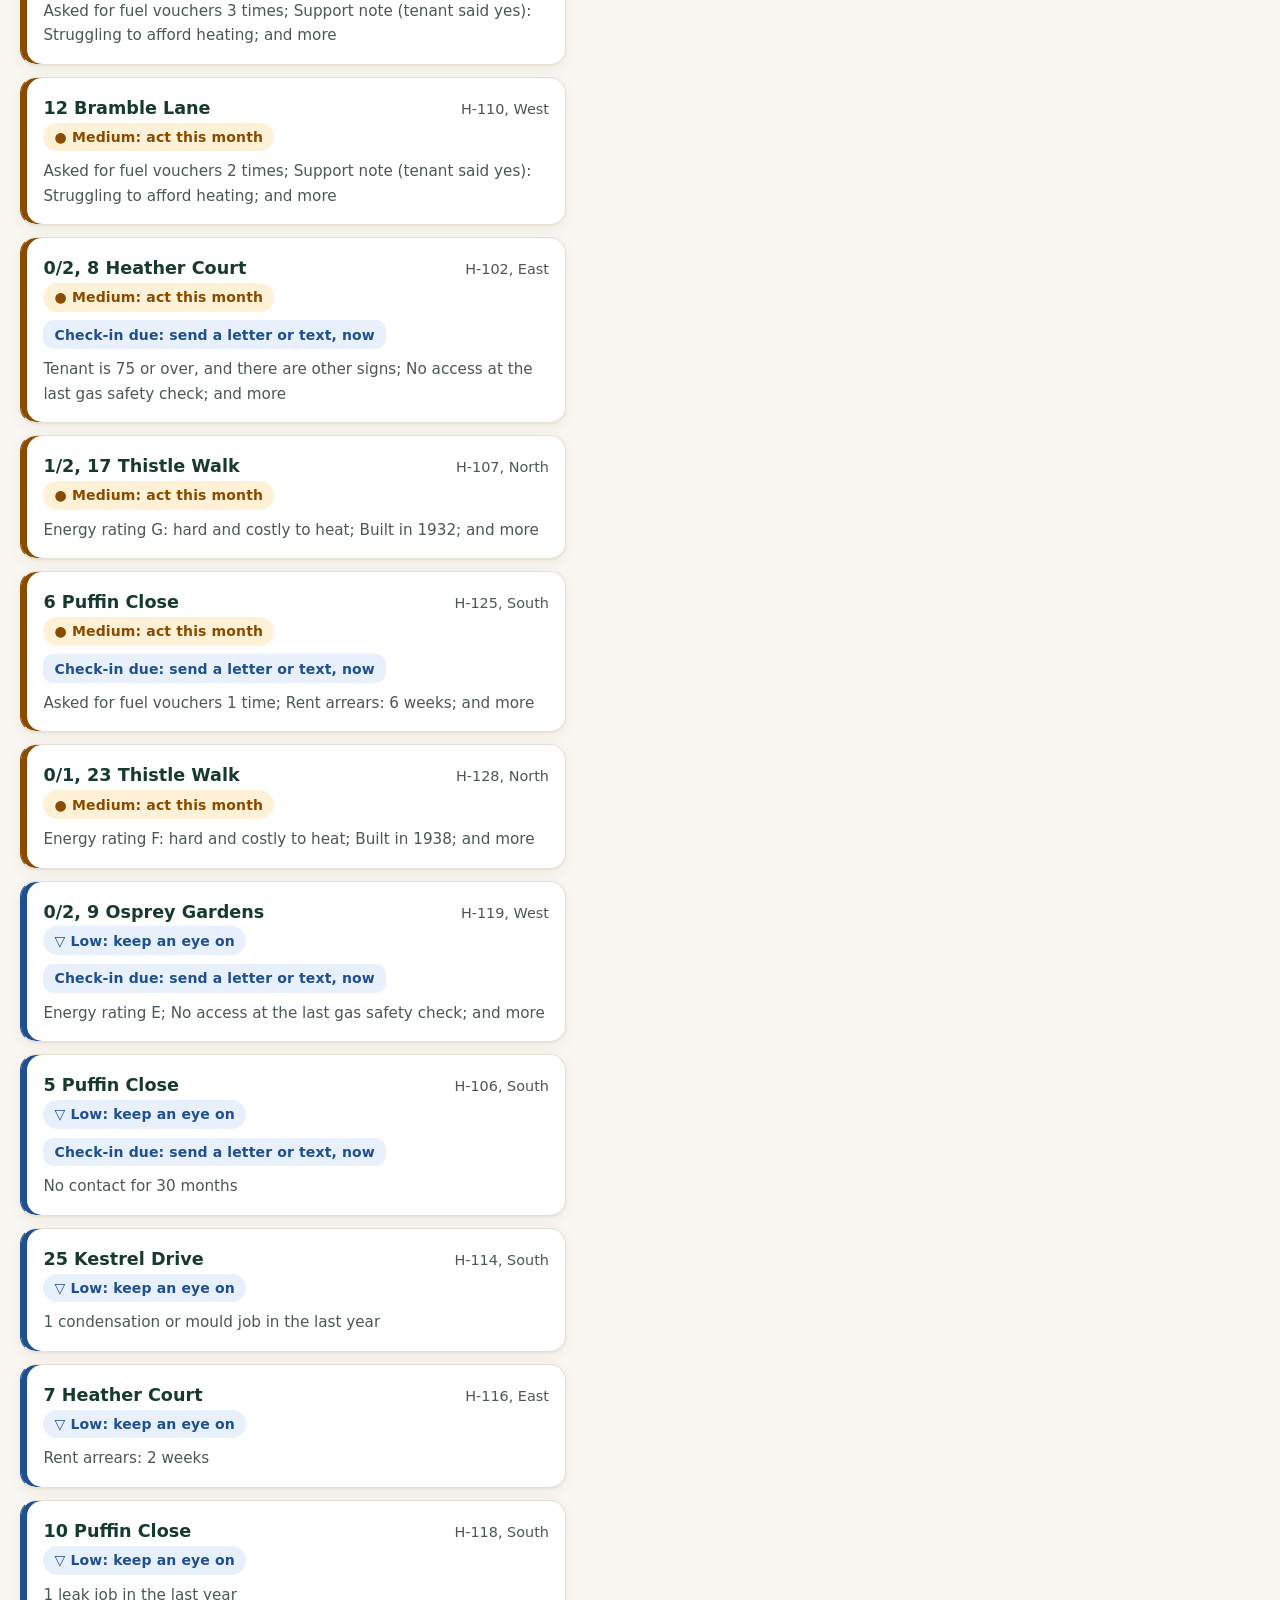
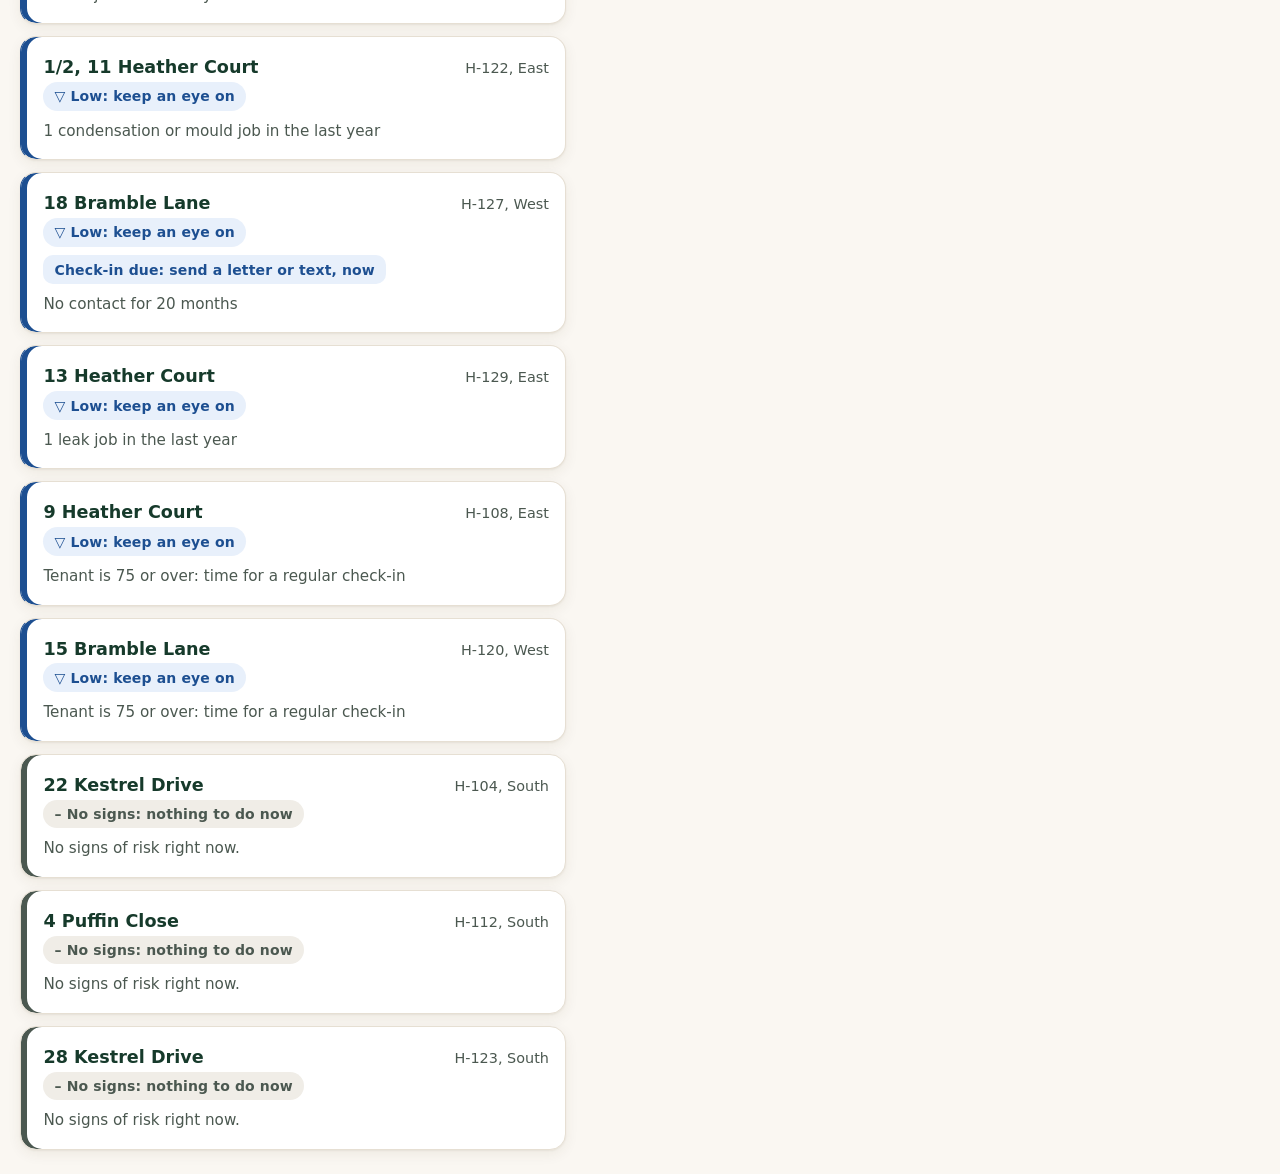
==== commit e235fa23: "Cold snap alerts, sensor readings and a map, from made-up data - Cold snap: a made-up 7-day forecast" ====
--- a/src/index.html
+++ b/src/index.html
@@ -20,6 +20,7 @@
     <a href="index.html" aria-current="page">Homes to help first</a>
     <a href="reminders.html">Monthly reminders</a>
     <a href="manager.html">Manager summary</a>
+    <a href="map.html">Map</a>
     <a href="tenant.html" target="_blank" class="nav-external" id="tenant-link">Tenant's view (opens in a new tab)</a>
   </nav>
 
@@ -39,6 +40,7 @@
             <option value="none">No signs</option>
             <option value="awaab">Awaab's Law clock running</option>
             <option value="quiet">Gone quiet: check-in due</option>
+            <option value="coldsnap">Cold snap: homes affected</option>
             <option value="dismissed">Dismissed</option>
           </select>
         </div>
@@ -62,6 +64,7 @@
         </div>
       </div>
 
+      <div id="cold-banner" class="quiet-banner cold-banner" role="status" hidden><p id="cold-banner-text"></p><button type="button" class="button secondary" id="cold-banner-button"></button></div>
       <div id="quiet-banner" class="quiet-banner" hidden><p id="quiet-banner-text"></p><button type="button" class="button secondary" id="quiet-banner-button">Show who to contact</button></div>
       <p id="summary" class="summary" aria-live="polite"></p>
       <ul id="home-list" class="home-list" tabindex="-1" aria-labelledby="list-heading"></ul>
@@ -77,6 +80,8 @@
   <script src="data/contact-preferences.js"></script>
   <script src="clock.js"></script>
   <script src="quiet.js"></script>
+  <script src="data/weather.js"></script>
+  <script src="data/sensors.js"></script>
   <script src="content.js"></script>
   <script src="risk.js"></script>
   <script src="app.js"></script>
--- a/src/styles.css
+++ b/src/styles.css
@@ -268,6 +268,29 @@
 .conditional { border-left: 4px solid var(--border); padding-left: 1rem; margin: 0.5rem 0 1rem; }
 .check.consent { background: var(--background); padding: 0.5rem; border-radius: var(--radius); }
 #check-result:focus { outline: none; }
+/* The map, cold snap and sensors */
+.map-page { max-width: 960px; margin: 0 auto; padding: 1rem; }
+.map-wrap { background: var(--surface); border: 1px solid var(--border); border-radius: var(--radius); padding: 0.5rem; margin: 1rem 0; }
+.map-svg { display: block; width: 100%; height: auto; }
+.map-area { fill: var(--background); stroke: var(--border); stroke-width: 2; }
+.map-area-name { font: 700 18px var(--font); fill: var(--text); }
+.map-street { stroke: var(--control-border, #6b766f); stroke-width: 6; stroke-linecap: round; opacity: 0.35; }
+.map-street-name { font: 13px var(--font); fill: var(--text-muted); }
+.map-num { font: 11px var(--font); fill: var(--text-muted); }
+.mk { stroke: #ffffff; stroke-width: 2; }
+.mk-high { fill: var(--high); }
+.mk-medium, .mk-check { fill: var(--medium); }
+.mk-low { fill: var(--low); }
+.mk-none { fill: var(--none); }
+.mk-ring { fill: none; stroke: var(--brand); stroke-width: 3; }
+.mk-sensor { fill: var(--brand); }
+.map-svg a:focus-visible { outline: none; }
+.map-svg a:focus-visible .mk { stroke: var(--text); stroke-width: 4; }
+.map-legend { list-style: none; padding: 0; display: flex; flex-wrap: wrap; gap: 0.5rem 1.25rem; }
+.map-legend li { display: flex; align-items: center; gap: 0.4rem; }
+.cold-banner { border-left: 5px solid var(--low); background: var(--low-bg); }
+.sensor-flag { color: var(--high); font-weight: 600; }
+
 /* The manager summary */
 .manager { max-width: 960px; margin: 0 auto; padding: 1rem; }
 .manager section { margin-top: 1.75rem; }
--- a/src/theme.css
+++ b/src/theme.css
@@ -261,6 +261,9 @@
   padding: 0.75rem 1rem;
 }
 .error-summary { border-radius: var(--radius-small); }
+/* No bullets: the taller tap areas on the links pushed the bullets to the bottom line. */
+.error-summary ul { list-style: none; padding-left: 0; margin: 0.5rem 0 0; }
+.error-summary li { margin: 0.15rem 0; }
 
 /* ---------- Letters, emails and details ---------- */
 summary { padding: 0.25rem 0; }
@@ -434,6 +437,34 @@
 .tests .checks li { border-radius: var(--radius-small); box-shadow: var(--shadow); }
 .result-summary { border-radius: var(--radius-small); }
 
+/* ---------- "Need help?" contacts on the tenant pages ---------- */
+.help-contacts {
+  margin: 0 0 1.25rem;
+  background: var(--surface);
+  border: 2px solid var(--border);
+  border-radius: var(--radius);
+}
+.help-contacts summary {
+  padding: 0.85rem 1rem;
+  font-size: 1.05rem;
+  color: var(--brand-dark);
+  border-radius: var(--radius);
+}
+.help-contacts summary:hover { background: var(--brand-tint); }
+.help-contacts details[open] summary { border-bottom: 1px solid var(--border); border-radius: var(--radius) var(--radius) 0 0; }
+.help-contacts ul { list-style: none; margin: 0; padding: 0.5rem 1rem 0.85rem; }
+.help-contacts li { padding: 0.6rem 0; border-bottom: 1px solid var(--border); line-height: 1.4; }
+.help-contacts li:last-child { border-bottom: 0; }
+.help-contacts .contact-title { display: block; font-size: 0.95rem; color: var(--text-muted); }
+.help-contacts a, .help-contacts .contact-call { display: inline-block; padding: 0.2rem 0; font-weight: 700; font-size: 1.05rem; }
+.help-contacts .contact-hours { display: block; font-size: 0.9rem; color: var(--text-muted); }
+.help-contacts li.urgent { margin: 0.25rem -0.5rem; padding: 0.6rem 0.5rem; background: var(--high-bg); border-radius: var(--radius-small); border-bottom: 0; }
+.help-contacts li.urgent .contact-title { color: var(--high); font-weight: 600; }
+.help-contacts li.urgent a, .help-contacts li.urgent .contact-call { color: var(--high); }
+@media (min-width: 1000px) {
+  .tenant-side .help-contacts { margin: 1rem 0 0; }
+}
+
 /* ---------- Wide screens: use the space, keep lines readable ---------- */
 /* Each page's content width. The header and page links line up with it. */
 :root { --page-max: 90rem; }
@@ -478,20 +509,26 @@
     align-items: start;
   }
   .tenant-page > * { grid-column: 2; }
-  .tenant-page > .tenant-nav {
+  /* The side column (menu and "Need help?") stays in view as the page scrolls. */
+  .tenant-page > .tenant-side {
     grid-column: 1;
     grid-row: 1 / span 40;
     position: sticky;
     top: 1.5rem;
+    max-height: calc(100vh - 3rem);
+    overflow-y: auto;
+    margin-top: 0.4rem;
+  }
+  .tenant-side > .tenant-nav {
     flex-direction: column;
     gap: 0.6rem;
-    margin: 0.4rem 0 0;
+    margin: 0;
     padding: 1rem;
     background: var(--brand-tint);
     border-radius: var(--radius);
   }
   /* Each link is its own roomy row: white, full width, with an arrow. */
-  .tenant-page > .tenant-nav a {
+  .tenant-side > .tenant-nav a {
     display: flex;
     justify-content: space-between;
     align-items: center;
@@ -502,15 +539,15 @@
     line-height: 1.3;
     box-shadow: 0 1px 2px rgba(70, 50, 20, 0.06);
   }
-  .tenant-page > .tenant-nav a::after {
+  .tenant-side > .tenant-nav a::after {
     content: "›";
     content: "›" / "";
     font-size: 1.4rem;
     line-height: 1;
   }
-  .tenant-page > .tenant-nav a:hover { background: var(--surface-warm); text-decoration: underline; }
-  .tenant-page > .tenant-nav a[aria-current="page"] { background: var(--brand); color: var(--brand-text); }
-  .tenant-page > .tenant-nav a:focus-visible { box-shadow: 0 0 0 5px var(--text); }
+  .tenant-side > .tenant-nav a:hover { background: var(--surface-warm); text-decoration: underline; }
+  .tenant-side > .tenant-nav a[aria-current="page"] { background: var(--brand); color: var(--brand-text); }
+  .tenant-side > .tenant-nav a:focus-visible { box-shadow: 0 0 0 5px var(--text); }
 }
 
 /* ---------- Motion ---------- */
